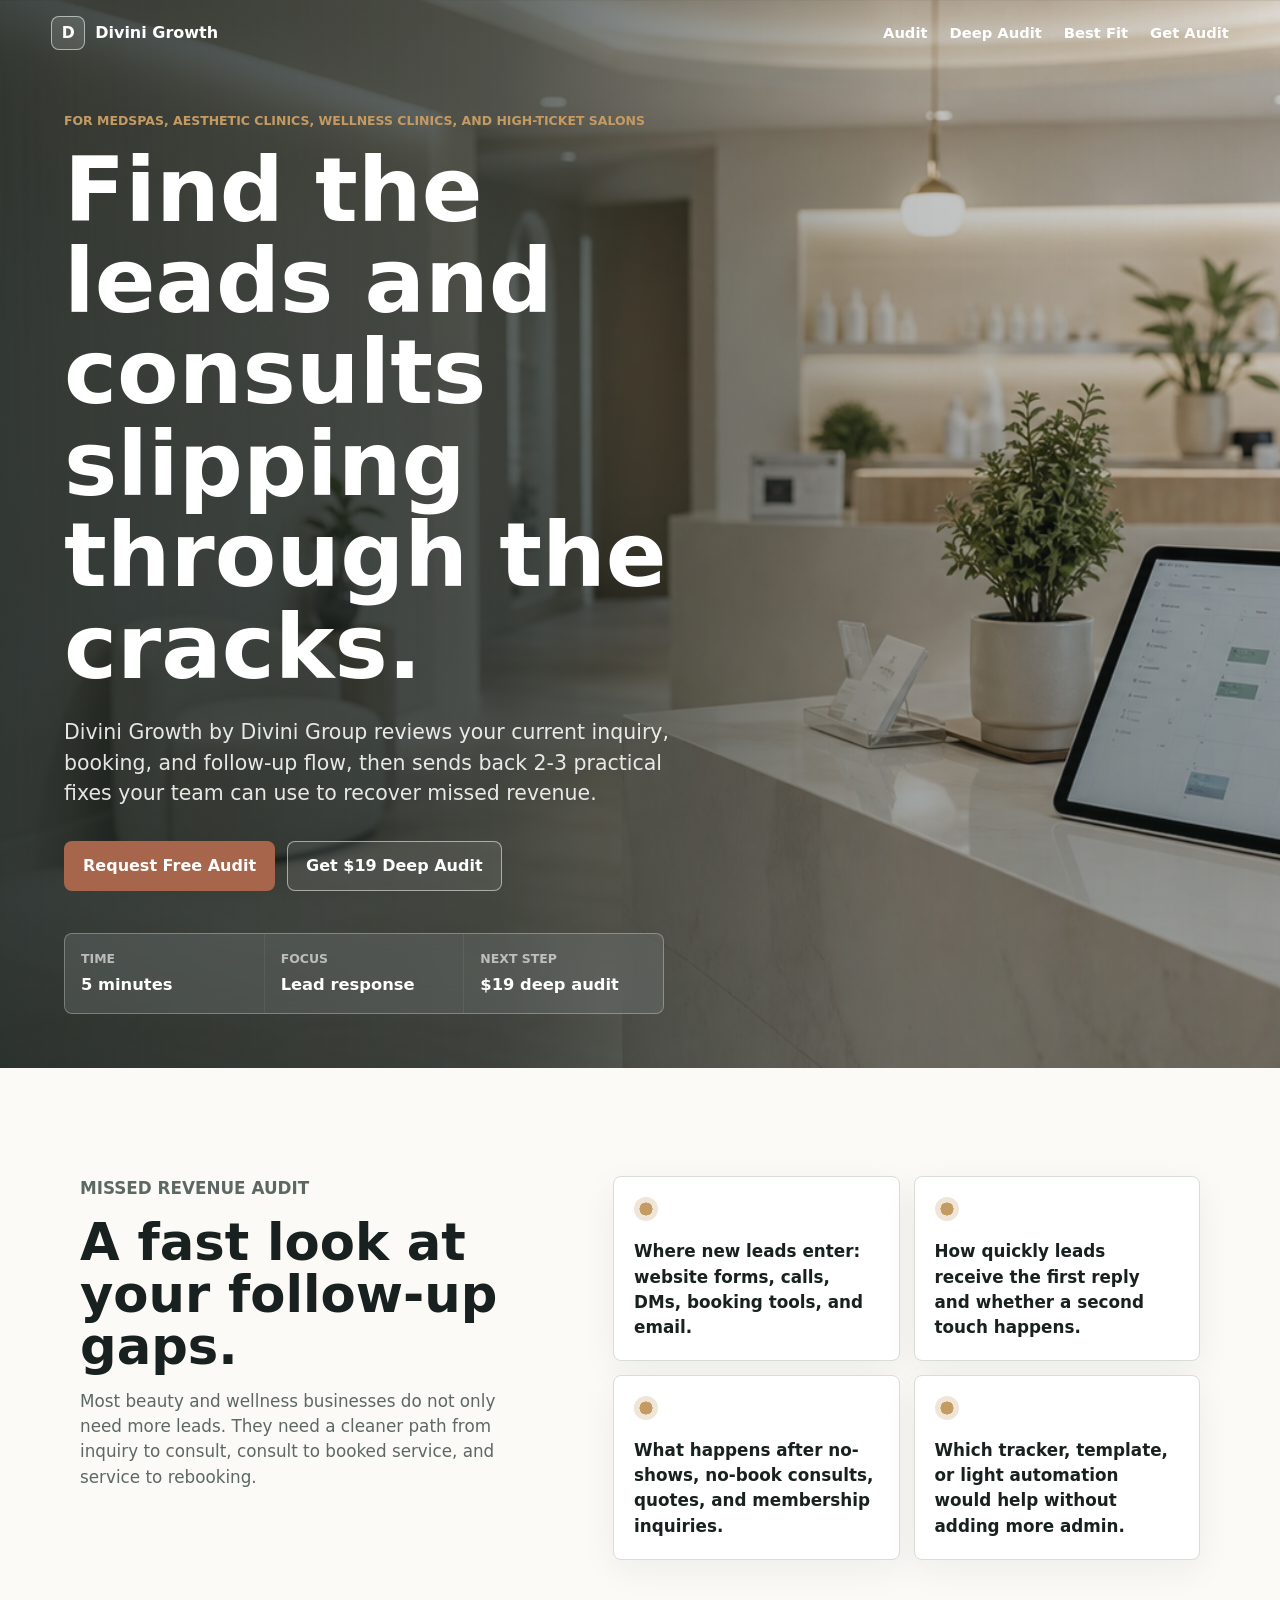
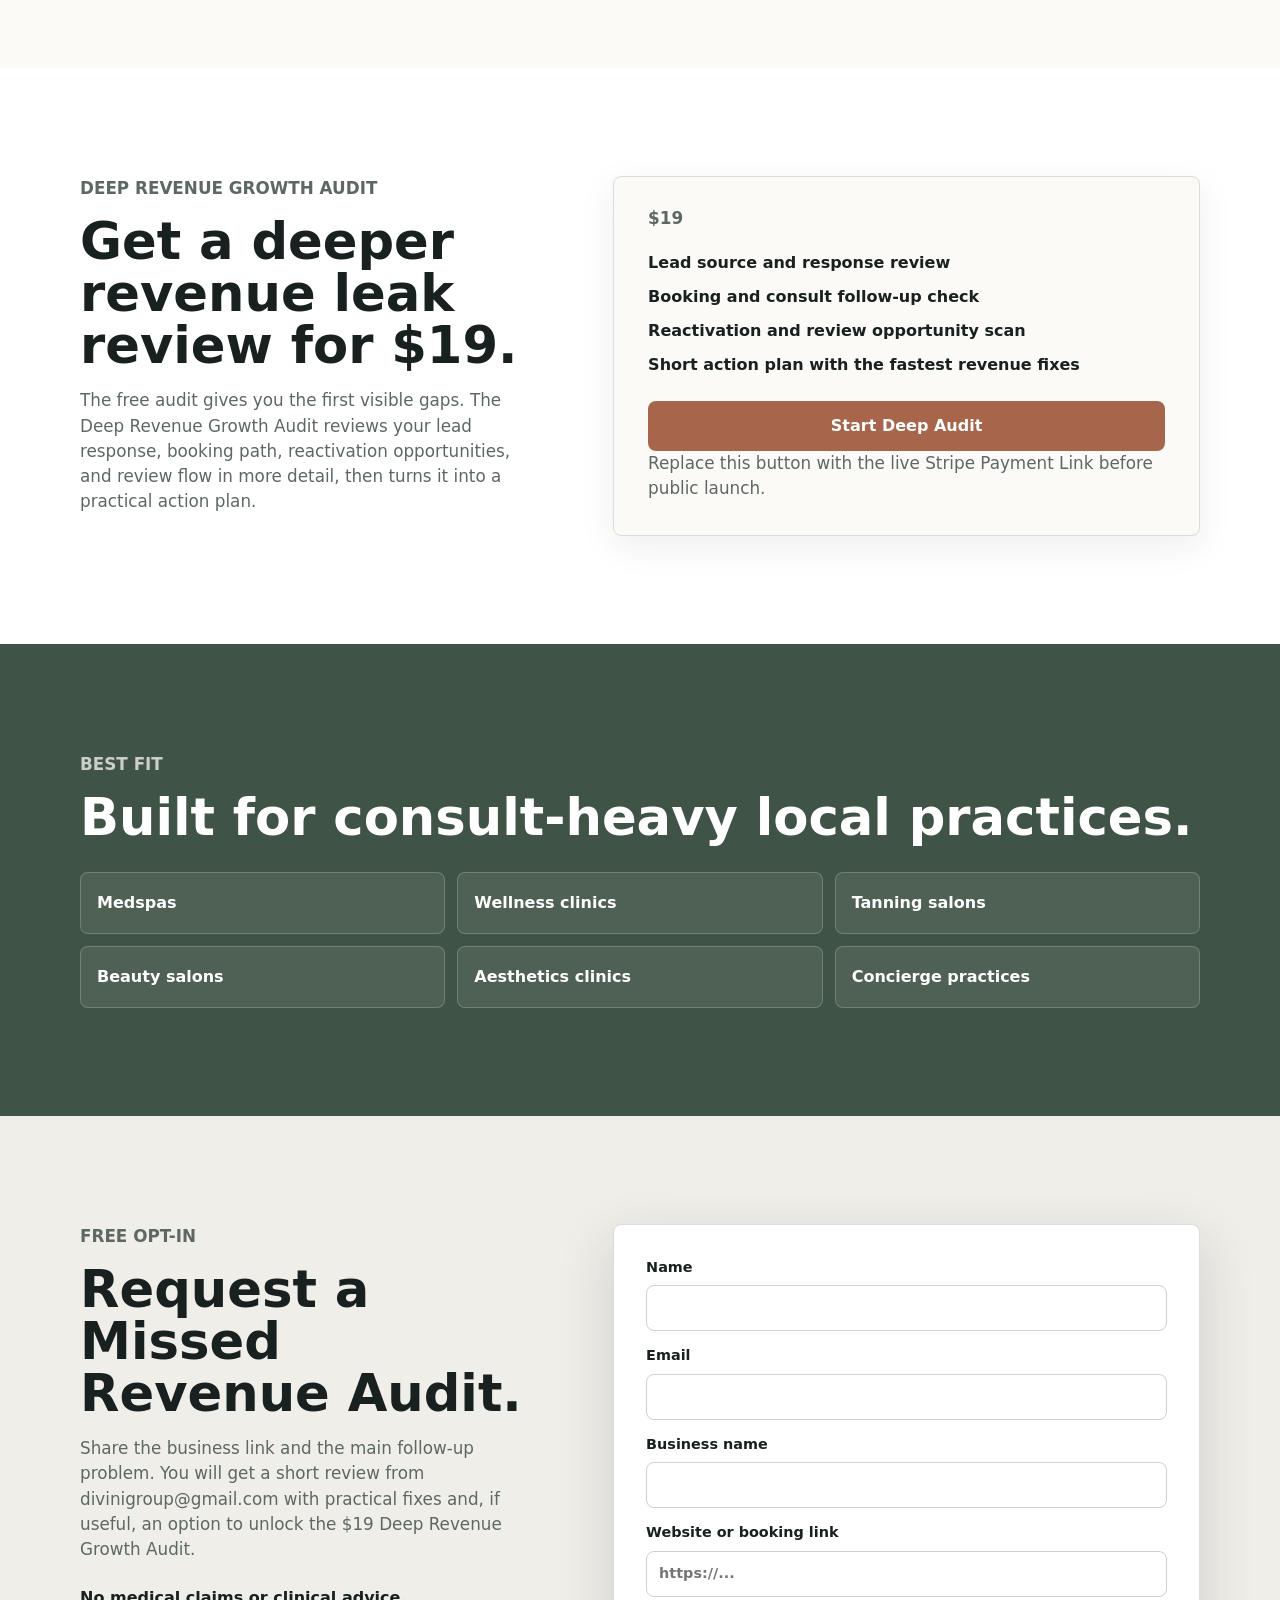
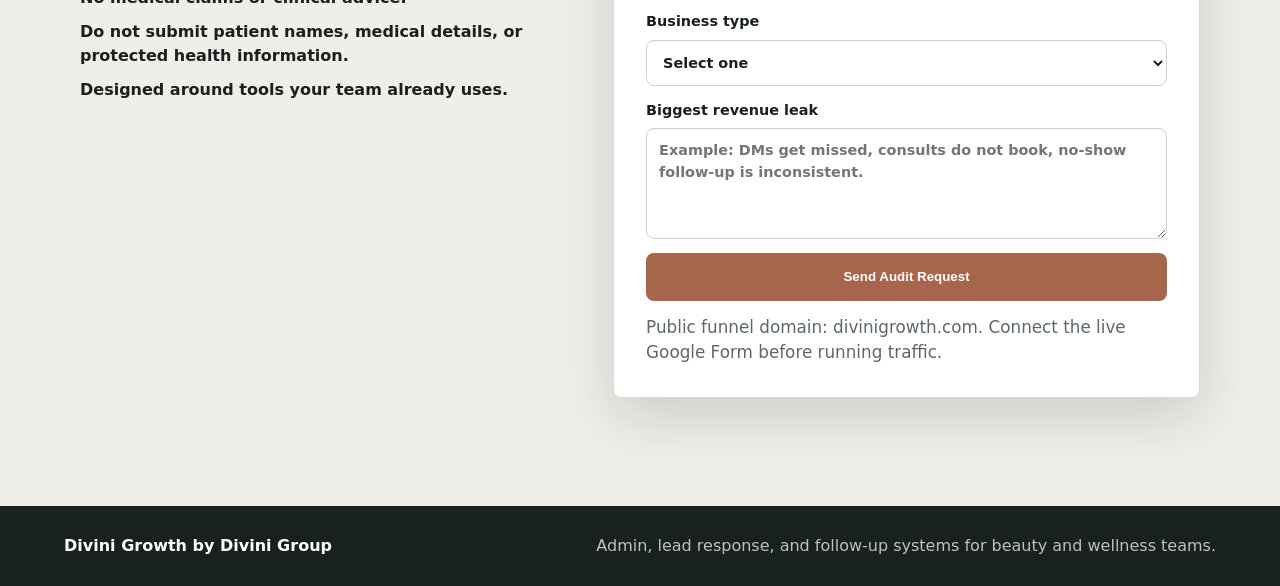
==== engine/funnel/index.html @ aec3b402 "Add Divini Growth funnel engine" ====
<!doctype html>
<html lang="en">
  <head>
    <meta charset="utf-8">
    <meta name="viewport" content="width=device-width, initial-scale=1">
    <title>Divini Growth by Divini Group | Missed Revenue Audit</title>
    <meta name="description" content="A free missed revenue audit for medspas, aesthetic clinics, wellness clinics, and high-ticket salons from Divini Growth by Divini Group.">
    <link rel="stylesheet" href="./styles.css">
  </head>
  <body>
    <header class="site-header" aria-label="Site header">
      <a class="brand" href="#top" aria-label="Divini Growth by Divini Group home">
        <span class="brand-mark" aria-hidden="true">D</span>
        <span>Divini Growth</span>
      </a>
      <nav class="nav-links" aria-label="Main navigation">
        <a href="#audit">Audit</a>
        <a href="#paid-audit">Deep Audit</a>
        <a href="#fit">Best Fit</a>
        <a href="#opt-in">Get Audit</a>
      </nav>
    </header>

    <main id="top">
      <section class="hero" aria-labelledby="hero-title">
        <div class="hero-bg" aria-hidden="true"></div>
        <div class="hero-overlay" aria-hidden="true"></div>
        <div class="hero-content">
          <p class="eyebrow">For medspas, aesthetic clinics, wellness clinics, and high-ticket salons</p>
          <h1 id="hero-title">Find the leads and consults slipping through the cracks.</h1>
          <p class="hero-copy">
            Divini Growth by Divini Group reviews your current inquiry, booking, and follow-up flow, then sends back 2-3 practical fixes your team can use to recover missed revenue.
          </p>
          <div class="hero-actions">
            <a class="button primary" href="#opt-in">Request Free Audit</a>
            <a class="button secondary" href="#paid-audit">Get $19 Deep Audit</a>
          </div>
          <dl class="proof-strip" aria-label="Offer details">
            <div>
              <dt>Time</dt>
              <dd>5 minutes</dd>
            </div>
            <div>
              <dt>Focus</dt>
              <dd>Lead response</dd>
            </div>
            <div>
              <dt>Next step</dt>
              <dd>$19 deep audit</dd>
            </div>
          </dl>
        </div>
      </section>

      <section class="section" id="audit" aria-labelledby="audit-title">
        <div class="section-inner two-column">
          <div>
            <p class="section-kicker">Missed Revenue Audit</p>
            <h2 id="audit-title">A fast look at your follow-up gaps.</h2>
            <p>
              Most beauty and wellness businesses do not only need more leads. They need a cleaner path from inquiry to consult, consult to booked service, and service to rebooking.
            </p>
          </div>
          <div class="check-grid" aria-label="Audit checkpoints">
            <div class="check-item">
              <span aria-hidden="true"></span>
              <p>Where new leads enter: website forms, calls, DMs, booking tools, and email.</p>
            </div>
            <div class="check-item">
              <span aria-hidden="true"></span>
              <p>How quickly leads receive the first reply and whether a second touch happens.</p>
            </div>
            <div class="check-item">
              <span aria-hidden="true"></span>
              <p>What happens after no-shows, no-book consults, quotes, and membership inquiries.</p>
            </div>
            <div class="check-item">
              <span aria-hidden="true"></span>
              <p>Which tracker, template, or light automation would help without adding more admin.</p>
            </div>
          </div>
        </div>
      </section>

      <section class="section paid-audit" id="paid-audit" aria-labelledby="paid-audit-title">
        <div class="section-inner two-column">
          <div>
            <p class="section-kicker">Deep Revenue Growth Audit</p>
            <h2 id="paid-audit-title">Get a deeper revenue leak review for $19.</h2>
            <p>
              The free audit gives you the first visible gaps. The Deep Revenue Growth Audit reviews your lead response, booking path, reactivation opportunities, and review flow in more detail, then turns it into a practical action plan.
            </p>
          </div>
          <div class="offer-box">
            <p class="offer-price">$19</p>
            <ul class="plain-list">
              <li>Lead source and response review</li>
              <li>Booking and consult follow-up check</li>
              <li>Reactivation and review opportunity scan</li>
              <li>Short action plan with the fastest revenue fixes</li>
            </ul>
            <a class="button primary full" id="paidAuditLink" href="#" data-stripe-placeholder="true">Start Deep Audit</a>
            <p class="form-note">
              Replace this button with the live Stripe Payment Link before public launch.
            </p>
          </div>
        </div>
      </section>

      <section class="section contrast" id="fit" aria-labelledby="fit-title">
        <div class="section-inner">
          <p class="section-kicker">Best fit</p>
          <h2 id="fit-title">Built for consult-heavy local practices.</h2>
          <div class="fit-list" aria-label="Best fit business types">
            <span>Medspas</span>
            <span>Wellness clinics</span>
            <span>Tanning salons</span>
            <span>Beauty salons</span>
            <span>Aesthetics clinics</span>
            <span>Concierge practices</span>
          </div>
        </div>
      </section>

      <section class="section form-section" id="opt-in" aria-labelledby="form-title">
        <div class="section-inner form-layout">
          <div>
          <p class="section-kicker">Free opt-in</p>
            <h2 id="form-title">Request a Missed Revenue Audit.</h2>
            <p>
              Share the business link and the main follow-up problem. You will get a short review from divinigroup@gmail.com with practical fixes and, if useful, an option to unlock the $19 Deep Revenue Growth Audit.
            </p>
            <ul class="plain-list">
              <li>No medical claims or clinical advice.</li>
              <li>Do not submit patient names, medical details, or protected health information.</li>
              <li>Designed around tools your team already uses.</li>
            </ul>
          </div>

          <form class="lead-form" id="leadForm">
            <label>
              Name
              <input name="name" autocomplete="name" required>
            </label>
            <label>
              Email
              <input type="email" name="email" autocomplete="email" required>
            </label>
            <label>
              Business name
              <input name="business" autocomplete="organization" required>
            </label>
            <label>
              Website or booking link
              <input type="url" name="website" placeholder="https://..." required>
            </label>
            <label>
              Business type
              <select name="business_type" required>
                <option value="">Select one</option>
                <option>Medspa</option>
                <option>Wellness clinic</option>
                <option>Aesthetics clinic</option>
                <option>Functional or concierge clinic</option>
                <option>High-ticket salon</option>
                <option>Tanning salon</option>
                <option>Other consult-heavy business</option>
              </select>
            </label>
            <label>
              Biggest revenue leak
              <textarea name="issue" rows="4" placeholder="Example: DMs get missed, consults do not book, no-show follow-up is inconsistent." required></textarea>
            </label>
            <button class="button primary full" type="submit">Send Audit Request</button>
            <p class="form-note">
              Public funnel domain: divinigrowth.com. Connect the live Google Form before running traffic.
            </p>
          </form>
        </div>
      </section>
    </main>

    <footer class="site-footer">
      <span>Divini Growth by Divini Group</span>
      <span>Admin, lead response, and follow-up systems for beauty and wellness teams.</span>
    </footer>

    <script src="./script.js"></script>
  </body>
</html>
---- engine/funnel/styles.css ----
:root {
  --ink: #18211f;
  --muted: #5d6864;
  --line: #d9ddd8;
  --paper: #fbfaf7;
  --surface: #ffffff;
  --sage: #66786b;
  --sage-dark: #405347;
  --clay: #a7654c;
  --gold: #c49b63;
  --shadow: 0 18px 55px rgba(24, 33, 31, 0.16);
}

* {
  box-sizing: border-box;
}

html {
  scroll-behavior: smooth;
}

body {
  margin: 0;
  color: var(--ink);
  background: var(--paper);
  font-family: Inter, ui-sans-serif, system-ui, -apple-system, BlinkMacSystemFont, "Segoe UI", sans-serif;
  line-height: 1.5;
}

a {
  color: inherit;
}

.site-header {
  position: fixed;
  inset: 0 0 auto;
  z-index: 10;
  display: flex;
  align-items: center;
  justify-content: space-between;
  gap: 24px;
  padding: 16px clamp(18px, 4vw, 56px);
  color: #ffffff;
}

.brand {
  display: inline-flex;
  align-items: center;
  gap: 10px;
  font-weight: 760;
  text-decoration: none;
}

.brand-mark {
  display: grid;
  width: 34px;
  height: 34px;
  place-items: center;
  border: 1px solid rgba(255, 255, 255, 0.55);
  border-radius: 8px;
  background: rgba(255, 255, 255, 0.12);
  color: #ffffff;
  font-size: 0.98rem;
}

.nav-links {
  display: flex;
  gap: 22px;
  font-size: 0.92rem;
  font-weight: 650;
}

.nav-links a {
  text-decoration: none;
}

.hero {
  position: relative;
  min-height: 92vh;
  display: grid;
  align-items: center;
  overflow: hidden;
  padding: 112px clamp(18px, 5vw, 72px) 54px;
}

.hero-bg,
.hero-overlay {
  position: absolute;
  inset: 0;
}

.hero-bg {
  background-image: url("./assets/divini-hero.png");
  background-position: center;
  background-size: cover;
}

.hero-overlay {
  background:
    linear-gradient(90deg, rgba(24, 33, 31, 0.82) 0%, rgba(24, 33, 31, 0.66) 39%, rgba(24, 33, 31, 0.18) 70%, rgba(24, 33, 31, 0.08) 100%),
    linear-gradient(0deg, rgba(24, 33, 31, 0.36), rgba(24, 33, 31, 0.06));
}

.hero-content {
  position: relative;
  z-index: 1;
  max-width: 720px;
  color: #ffffff;
}

.eyebrow,
.section-kicker {
  margin: 0 0 14px;
  color: var(--gold);
  font-size: 0.78rem;
  font-weight: 800;
  letter-spacing: 0;
  text-transform: uppercase;
}

h1,
h2 {
  margin: 0;
  letter-spacing: 0;
  line-height: 1.02;
}

h1 {
  max-width: 700px;
  font-size: clamp(3rem, 7vw, 5.9rem);
}

h2 {
  font-size: clamp(2rem, 4vw, 3.4rem);
}

.hero-copy {
  max-width: 610px;
  margin: 24px 0 0;
  color: rgba(255, 255, 255, 0.88);
  font-size: clamp(1.08rem, 2vw, 1.28rem);
}

.hero-actions {
  display: flex;
  flex-wrap: wrap;
  gap: 12px;
  margin-top: 32px;
}

.button {
  display: inline-flex;
  min-height: 48px;
  align-items: center;
  justify-content: center;
  border: 1px solid transparent;
  border-radius: 8px;
  padding: 12px 18px;
  font-weight: 760;
  text-decoration: none;
  cursor: pointer;
}

.button.primary {
  background: var(--clay);
  color: #ffffff;
}

.button.secondary {
  border-color: rgba(255, 255, 255, 0.52);
  background: rgba(255, 255, 255, 0.08);
  color: #ffffff;
}

.button.full {
  width: 100%;
}

.proof-strip {
  display: grid;
  max-width: 600px;
  grid-template-columns: repeat(3, 1fr);
  gap: 1px;
  margin: 42px 0 0;
  overflow: hidden;
  border: 1px solid rgba(255, 255, 255, 0.24);
  border-radius: 8px;
  background: rgba(255, 255, 255, 0.16);
  backdrop-filter: blur(12px);
}

.proof-strip div {
  padding: 16px;
  background: rgba(24, 33, 31, 0.16);
}

.proof-strip dt {
  color: rgba(255, 255, 255, 0.62);
  font-size: 0.78rem;
  font-weight: 740;
  text-transform: uppercase;
}

.proof-strip dd {
  margin: 4px 0 0;
  font-size: 1.02rem;
  font-weight: 780;
}

.section {
  padding: clamp(64px, 9vw, 108px) clamp(18px, 5vw, 72px);
}

.section-inner {
  width: min(1120px, 100%);
  margin: 0 auto;
}

.two-column,
.form-layout {
  display: grid;
  grid-template-columns: minmax(0, 0.88fr) minmax(320px, 1.12fr);
  gap: clamp(32px, 6vw, 72px);
  align-items: start;
}

.section p {
  max-width: 640px;
  color: var(--muted);
  font-size: 1.05rem;
}

.check-grid {
  display: grid;
  grid-template-columns: repeat(2, minmax(0, 1fr));
  gap: 14px;
}

.check-item {
  min-height: 150px;
  padding: 20px;
  border: 1px solid var(--line);
  border-radius: 8px;
  background: var(--surface);
  box-shadow: 0 10px 35px rgba(24, 33, 31, 0.06);
}

.check-item span {
  display: block;
  width: 24px;
  height: 24px;
  margin-bottom: 18px;
  border-radius: 50%;
  background: radial-gradient(circle at 50% 50%, var(--gold) 0 38%, rgba(196, 155, 99, 0.26) 39% 100%);
}

.check-item p {
  margin: 0;
  color: var(--ink);
  font-weight: 620;
}

.contrast {
  background: var(--sage-dark);
  color: #ffffff;
}

.paid-audit {
  background: #ffffff;
}

.offer-box {
  padding: clamp(22px, 4vw, 34px);
  border: 1px solid var(--line);
  border-radius: 8px;
  background: #fbfaf7;
  box-shadow: 0 10px 35px rgba(24, 33, 31, 0.08);
}

.offer-price {
  margin: 0 0 18px;
  color: var(--ink);
  font-size: clamp(3rem, 6vw, 5rem);
  line-height: 0.95;
  font-weight: 820;
}

.offer-box .button {
  margin-top: 24px;
}

.contrast .section-kicker,
.contrast p {
  color: rgba(255, 255, 255, 0.72);
}

.fit-list {
  display: grid;
  grid-template-columns: repeat(3, minmax(0, 1fr));
  gap: 12px;
  margin-top: 28px;
}

.fit-list span {
  min-height: 62px;
  display: flex;
  align-items: center;
  border: 1px solid rgba(255, 255, 255, 0.2);
  border-radius: 8px;
  padding: 14px 16px;
  background: rgba(255, 255, 255, 0.08);
  font-weight: 720;
}

.form-section {
  background: #f0eee9;
}

.plain-list {
  margin: 24px 0 0;
  padding: 0;
  list-style: none;
}

.plain-list li {
  margin-top: 10px;
  color: var(--ink);
  font-weight: 650;
}

.lead-form {
  display: grid;
  gap: 14px;
  padding: clamp(20px, 4vw, 32px);
  border: 1px solid var(--line);
  border-radius: 8px;
  background: #ffffff;
  box-shadow: var(--shadow);
}

label {
  display: grid;
  gap: 7px;
  color: var(--ink);
  font-size: 0.9rem;
  font-weight: 740;
}

input,
select,
textarea {
  width: 100%;
  min-height: 46px;
  border: 1px solid #ccd2cc;
  border-radius: 8px;
  padding: 11px 12px;
  color: var(--ink);
  background: #ffffff;
  font: inherit;
}

textarea {
  resize: vertical;
}

input:focus,
select:focus,
textarea:focus {
  outline: 3px solid rgba(196, 155, 99, 0.34);
  border-color: var(--gold);
}

.form-note {
  margin: 0;
  color: var(--muted);
  font-size: 0.88rem;
}

.site-footer {
  display: flex;
  flex-wrap: wrap;
  align-items: center;
  justify-content: space-between;
  gap: 16px;
  padding: 28px clamp(18px, 5vw, 72px);
  color: rgba(255, 255, 255, 0.72);
  background: var(--ink);
}

.site-footer span:first-child {
  color: #ffffff;
  font-weight: 780;
}

.thank-you-page {
  min-height: 100vh;
  background:
    linear-gradient(90deg, rgba(24, 33, 31, 0.84), rgba(64, 83, 71, 0.76)),
    url("./assets/divini-hero.png") center / cover;
}

.thank-you-wrap {
  min-height: 100vh;
  display: grid;
  align-content: center;
  gap: 24px;
  padding: clamp(24px, 6vw, 72px);
  color: #ffffff;
}

.thank-you-panel {
  width: min(720px, 100%);
}

.thank-you-panel h1 {
  font-size: clamp(2.6rem, 6vw, 5rem);
}

.thank-you-panel p,
.thank-you-panel li {
  color: rgba(255, 255, 255, 0.84);
  font-size: 1.05rem;
}

.next-steps {
  margin: 28px 0;
  padding: 20px;
  border: 1px solid rgba(255, 255, 255, 0.2);
  border-radius: 8px;
  background: rgba(255, 255, 255, 0.08);
}

@media (max-width: 820px) {
  .site-header {
    position: absolute;
  }

  .nav-links {
    display: none;
  }

  .hero {
    min-height: 880px;
    align-items: end;
  }

  .hero-overlay {
    background:
      linear-gradient(0deg, rgba(24, 33, 31, 0.88) 0%, rgba(24, 33, 31, 0.7) 52%, rgba(24, 33, 31, 0.08) 100%),
      linear-gradient(90deg, rgba(24, 33, 31, 0.5), rgba(24, 33, 31, 0.1));
  }

  .proof-strip,
  .check-grid,
  .fit-list,
  .two-column,
  .form-layout {
    grid-template-columns: 1fr;
  }

  .proof-strip {
    max-width: 100%;
  }
}

@media (max-width: 520px) {
  h1 {
    font-size: 2.82rem;
  }

  .hero {
    min-height: 780px;
  }

  .hero-actions .button {
    width: 100%;
  }

  .proof-strip {
    grid-template-columns: 1fr;
  }
}
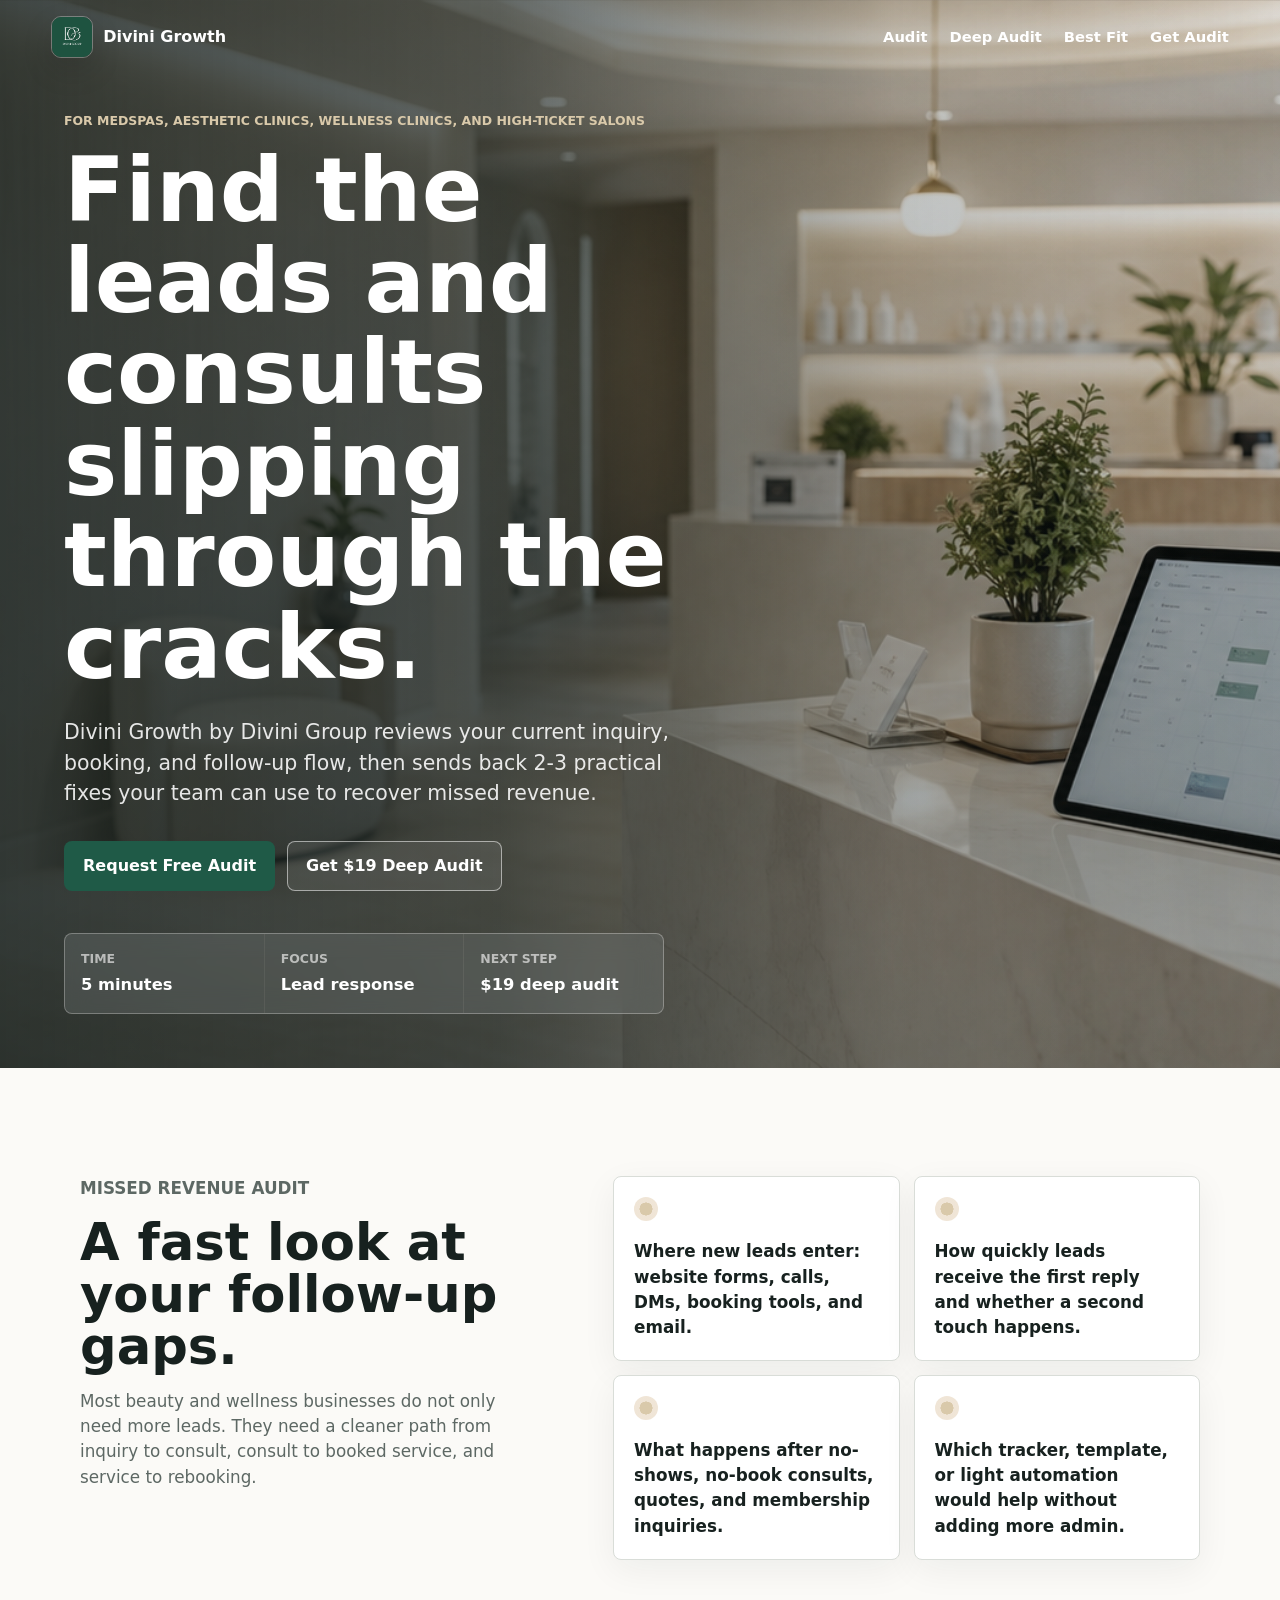
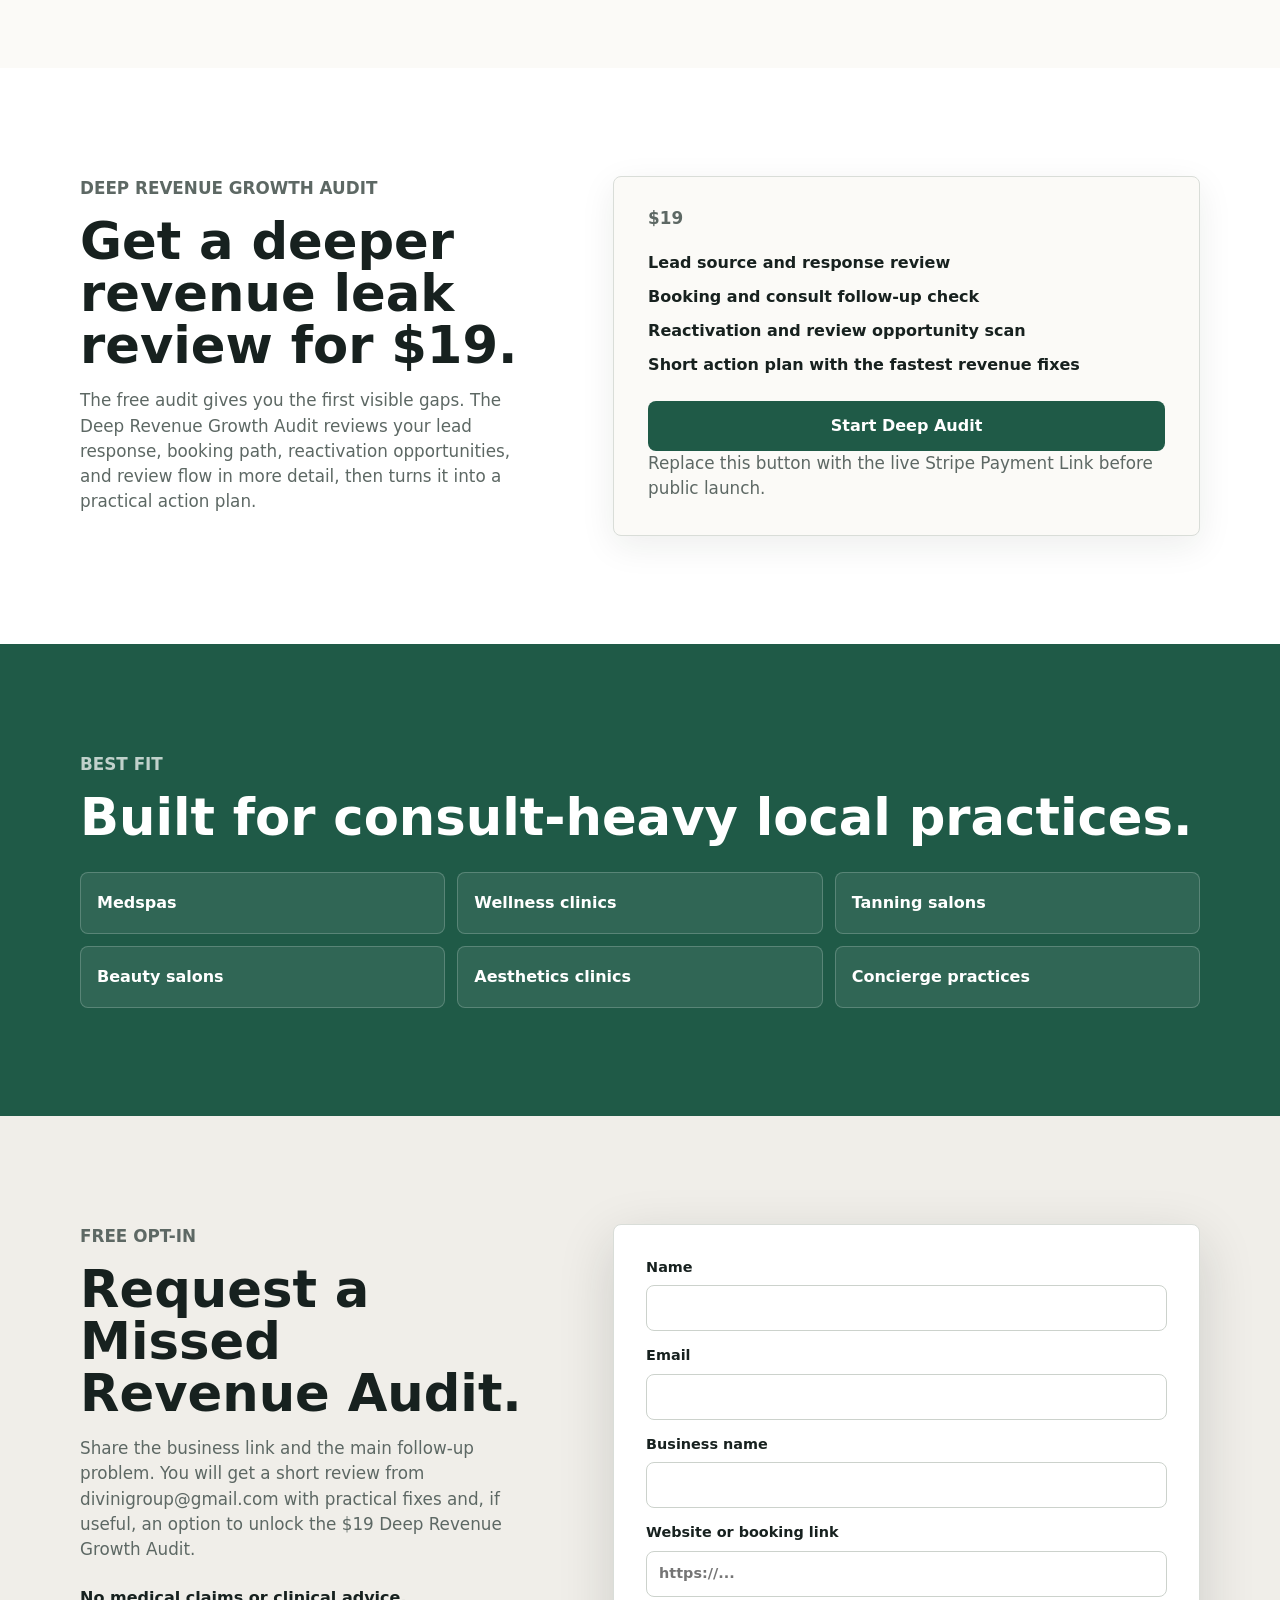
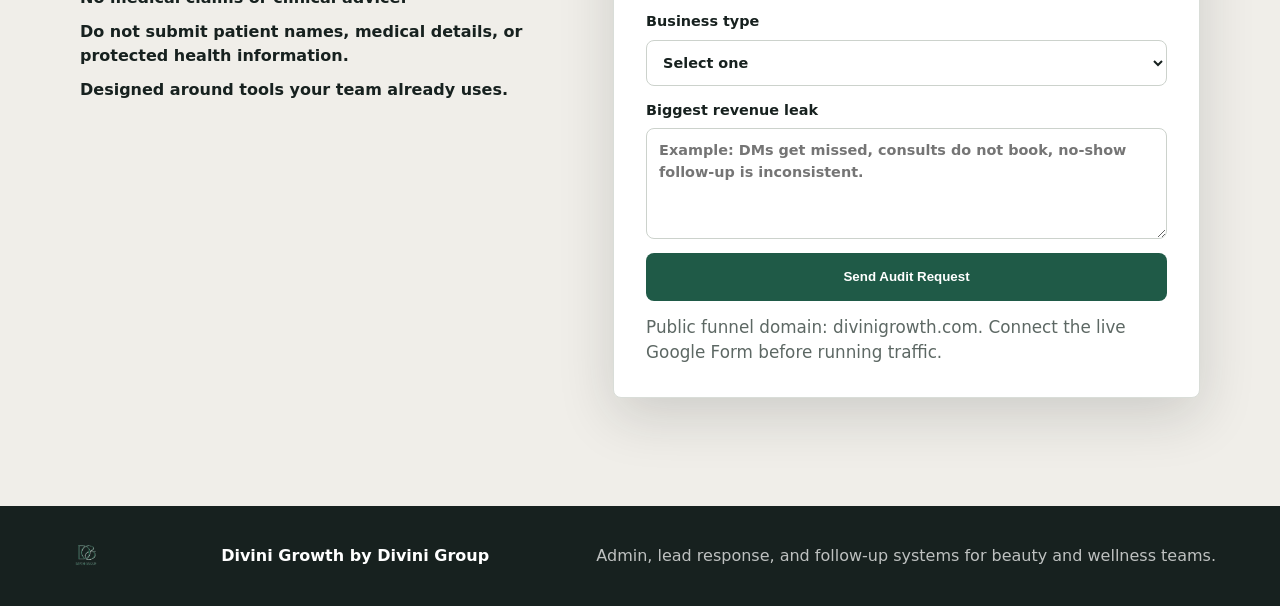
==== commit dccbffb9: "Add Divini Group logo and brand colors" ====
--- a/engine/funnel/index.html
+++ b/engine/funnel/index.html
@@ -5,12 +5,14 @@
     <meta name="viewport" content="width=device-width, initial-scale=1">
     <title>Divini Growth by Divini Group | Missed Revenue Audit</title>
     <meta name="description" content="A free missed revenue audit for medspas, aesthetic clinics, wellness clinics, and high-ticket salons from Divini Growth by Divini Group.">
+    <link rel="icon" type="image/png" href="./assets/logo/divini-logo-green.png">
+    <link rel="apple-touch-icon" href="./assets/logo/divini-logo-green.png">
     <link rel="stylesheet" href="./styles.css">
   </head>
   <body>
     <header class="site-header" aria-label="Site header">
       <a class="brand" href="#top" aria-label="Divini Growth by Divini Group home">
-        <span class="brand-mark" aria-hidden="true">D</span>
+        <img class="brand-logo" src="./assets/logo/divini-logo-green.png" alt="Divini Group logo">
         <span>Divini Growth</span>
       </a>
       <nav class="nav-links" aria-label="Main navigation">
@@ -181,6 +183,7 @@
     </main>
 
     <footer class="site-footer">
+      <img class="footer-logo" src="./assets/logo/divini-logo-transparent.png" alt="Divini Group logo">
       <span>Divini Growth by Divini Group</span>
       <span>Admin, lead response, and follow-up systems for beauty and wellness teams.</span>
     </footer>
--- a/engine/funnel/styles.css
+++ b/engine/funnel/styles.css
@@ -1,14 +1,14 @@
 :root {
-  --ink: #18211f;
+  --ink: #17211f;
   --muted: #5d6864;
   --line: #d9ddd8;
   --paper: #fbfaf7;
   --surface: #ffffff;
-  --sage: #66786b;
-  --sage-dark: #405347;
+  --sage: #5f756a;
+  --sage-dark: #1f5a47;
   --clay: #a7654c;
-  --gold: #c49b63;
-  --shadow: 0 18px 55px rgba(24, 33, 31, 0.16);
+  --gold: #d9c9aa;
+  --shadow: 0 18px 55px rgba(23, 33, 31, 0.16);
 }
 
 * {
@@ -51,16 +51,13 @@
   text-decoration: none;
 }
 
-.brand-mark {
-  display: grid;
-  width: 34px;
-  height: 34px;
-  place-items: center;
-  border: 1px solid rgba(255, 255, 255, 0.55);
-  border-radius: 8px;
-  background: rgba(255, 255, 255, 0.12);
-  color: #ffffff;
-  font-size: 0.98rem;
+.brand-logo {
+  width: 42px;
+  height: 42px;
+  border: 1px solid rgba(255, 255, 255, 0.3);
+  border-radius: 10px;
+  object-fit: cover;
+  box-shadow: 0 12px 30px rgba(0, 0, 0, 0.14);
 }
 
 .nav-links {
@@ -162,7 +159,7 @@
 }
 
 .button.primary {
-  background: var(--clay);
+  background: var(--sage-dark);
   color: #ffffff;
 }
 
@@ -387,9 +384,16 @@
   background: var(--ink);
 }
 
-.site-footer span:first-child {
+.site-footer span:first-of-type {
   color: #ffffff;
   font-weight: 780;
+}
+
+.footer-logo {
+  width: 44px;
+  height: 44px;
+  object-fit: contain;
+  margin-right: 6px;
 }
 
 .thank-you-page {
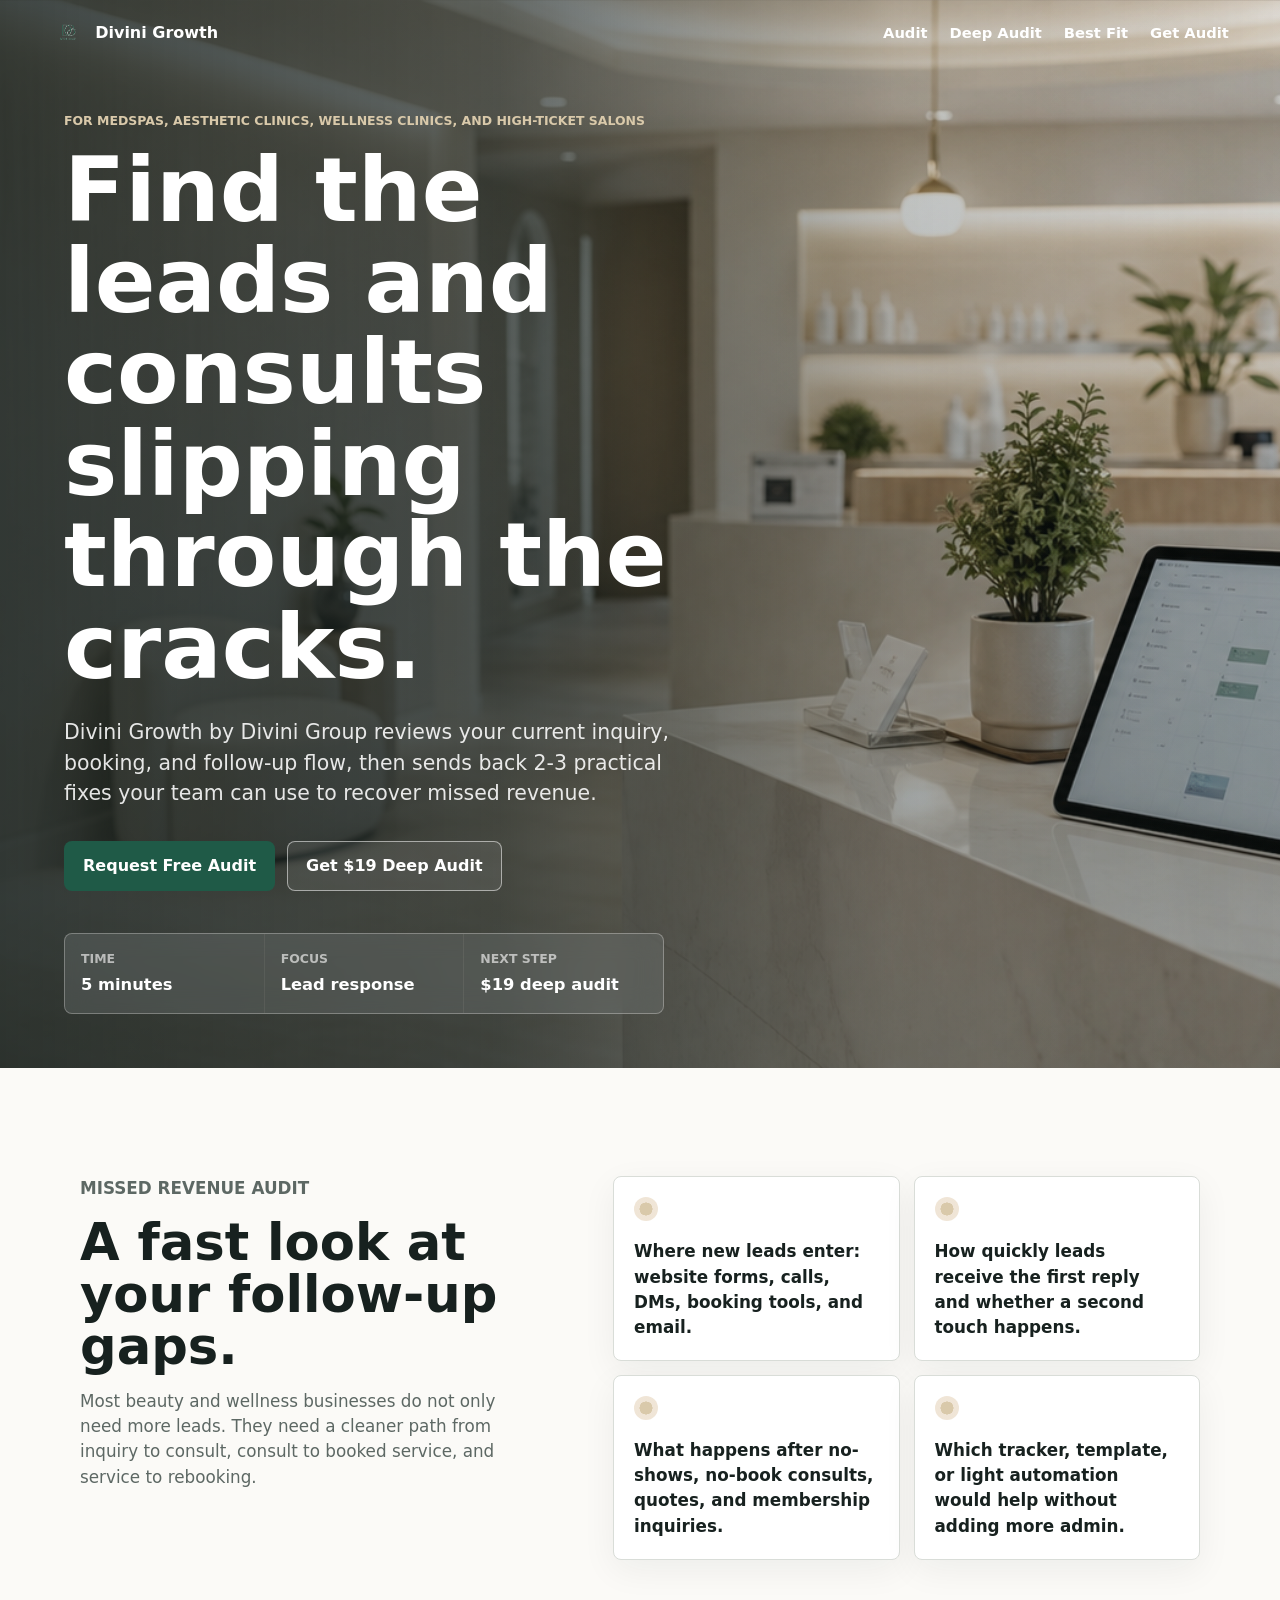
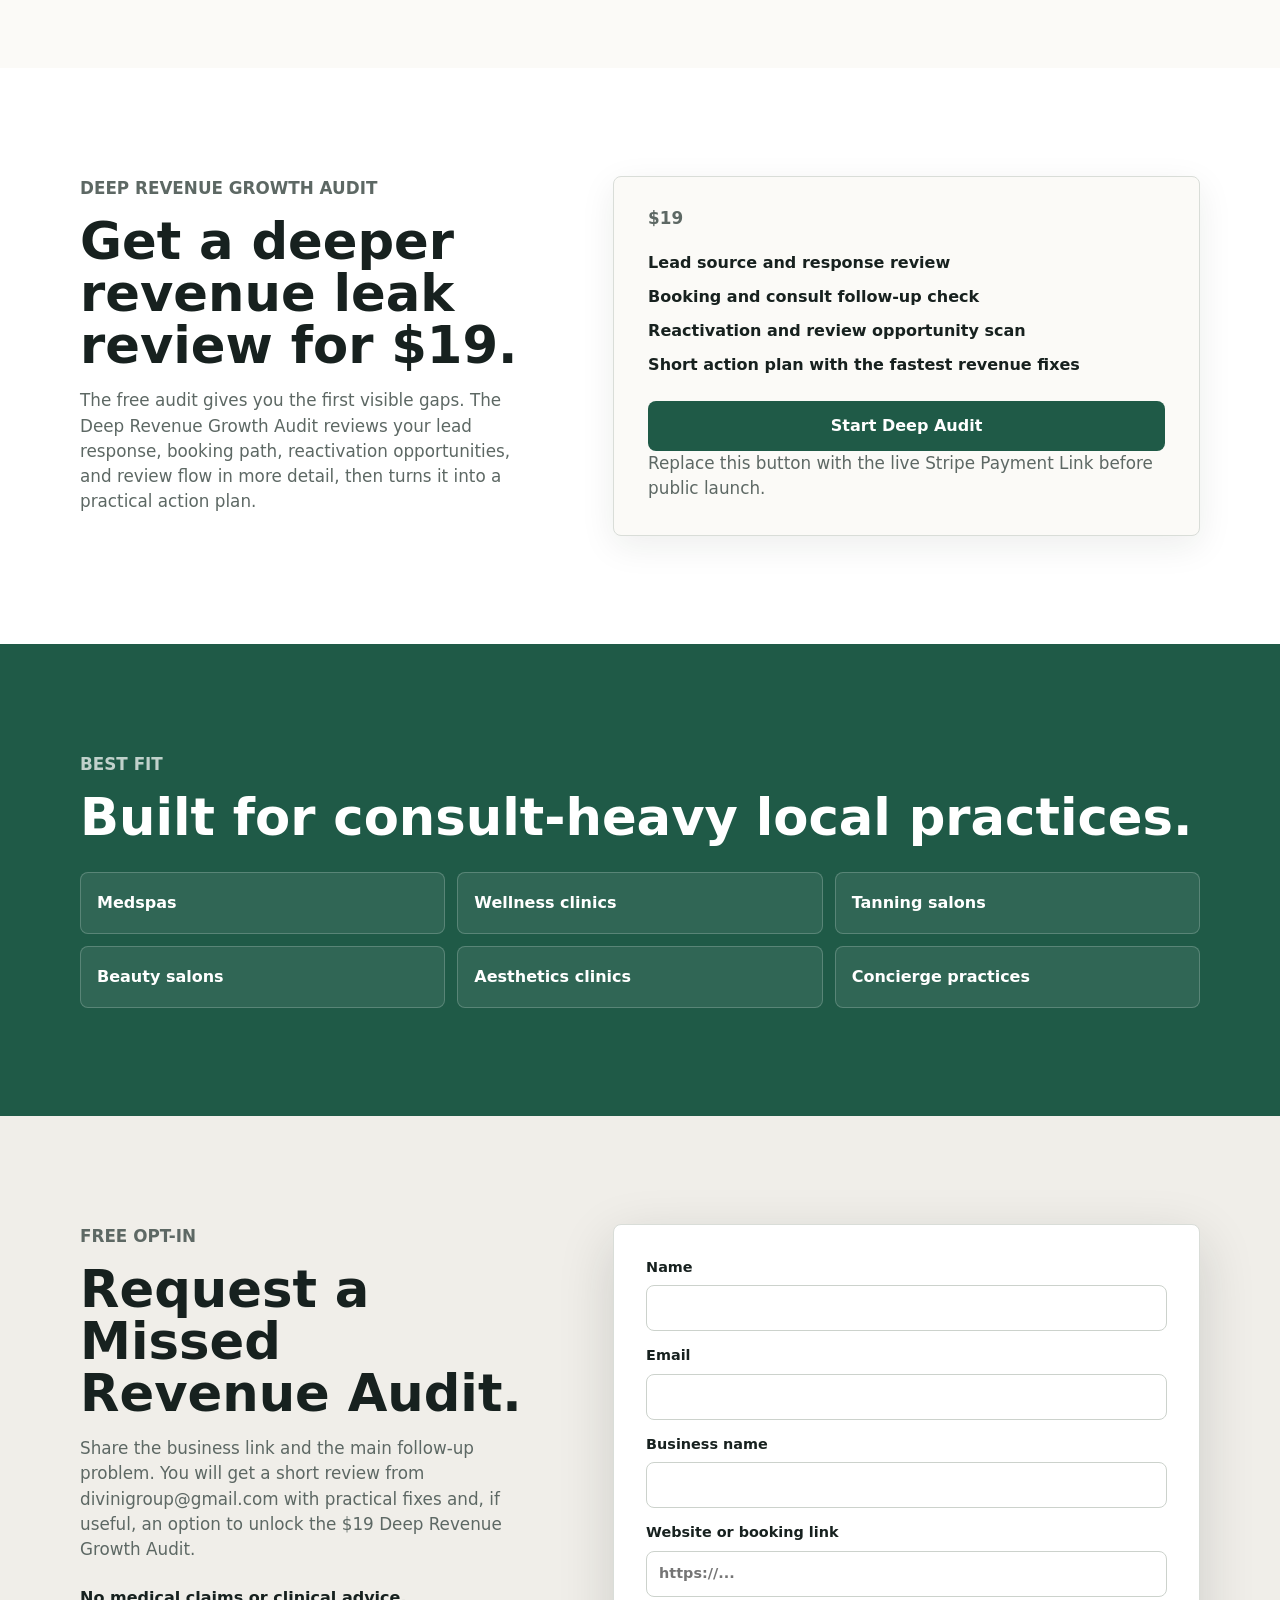
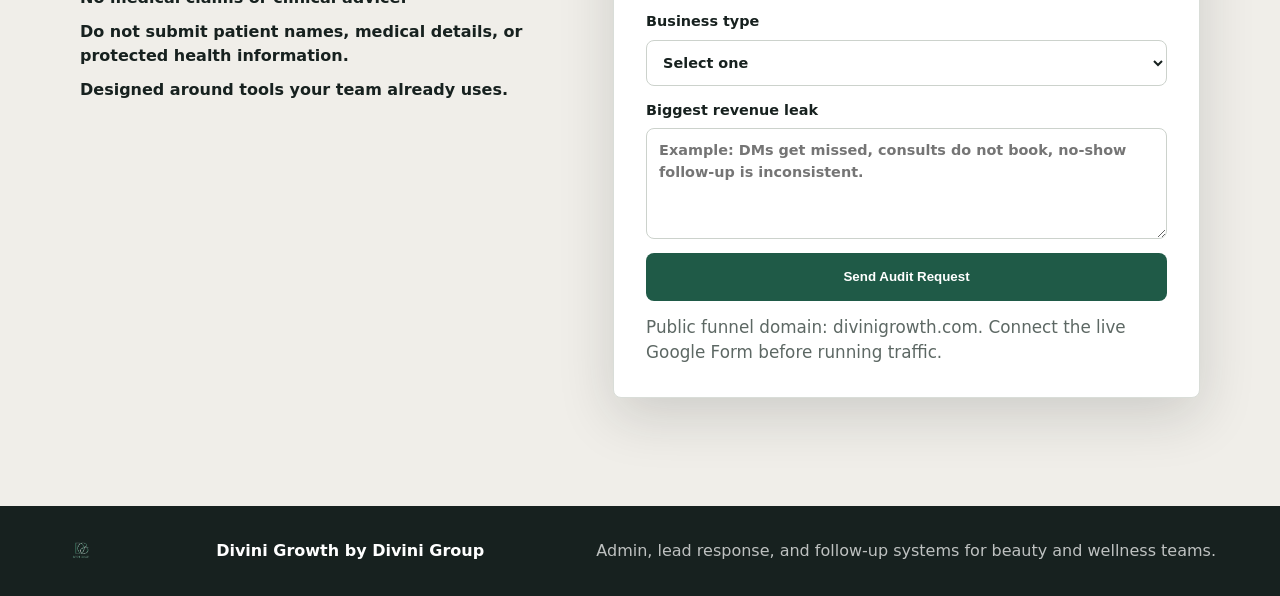
==== commit a6cdafcb: "Use small transparent Divini logo" ====
--- a/engine/funnel/index.html
+++ b/engine/funnel/index.html
@@ -5,14 +5,14 @@
     <meta name="viewport" content="width=device-width, initial-scale=1">
     <title>Divini Growth by Divini Group | Missed Revenue Audit</title>
     <meta name="description" content="A free missed revenue audit for medspas, aesthetic clinics, wellness clinics, and high-ticket salons from Divini Growth by Divini Group.">
-    <link rel="icon" type="image/png" href="./assets/logo/divini-logo-green.png">
-    <link rel="apple-touch-icon" href="./assets/logo/divini-logo-green.png">
+    <link rel="icon" type="image/png" href="./assets/logo/divini-logo-transparent.png">
+    <link rel="apple-touch-icon" href="./assets/logo/divini-logo-transparent.png">
     <link rel="stylesheet" href="./styles.css">
   </head>
   <body>
     <header class="site-header" aria-label="Site header">
       <a class="brand" href="#top" aria-label="Divini Growth by Divini Group home">
-        <img class="brand-logo" src="./assets/logo/divini-logo-green.png" alt="Divini Group logo">
+        <img class="brand-logo" src="./assets/logo/divini-logo-transparent.png" alt="Divini Group logo">
         <span>Divini Growth</span>
       </a>
       <nav class="nav-links" aria-label="Main navigation">
--- a/engine/funnel/styles.css
+++ b/engine/funnel/styles.css
@@ -52,12 +52,11 @@
 }
 
 .brand-logo {
-  width: 42px;
-  height: 42px;
-  border: 1px solid rgba(255, 255, 255, 0.3);
-  border-radius: 10px;
-  object-fit: cover;
-  box-shadow: 0 12px 30px rgba(0, 0, 0, 0.14);
+  display: block;
+  flex: 0 0 auto;
+  width: 34px;
+  height: 34px;
+  object-fit: contain;
 }
 
 .nav-links {
@@ -390,8 +389,9 @@
 }
 
 .footer-logo {
-  width: 44px;
-  height: 44px;
+  display: block;
+  width: 34px;
+  height: 34px;
   object-fit: contain;
   margin-right: 6px;
 }
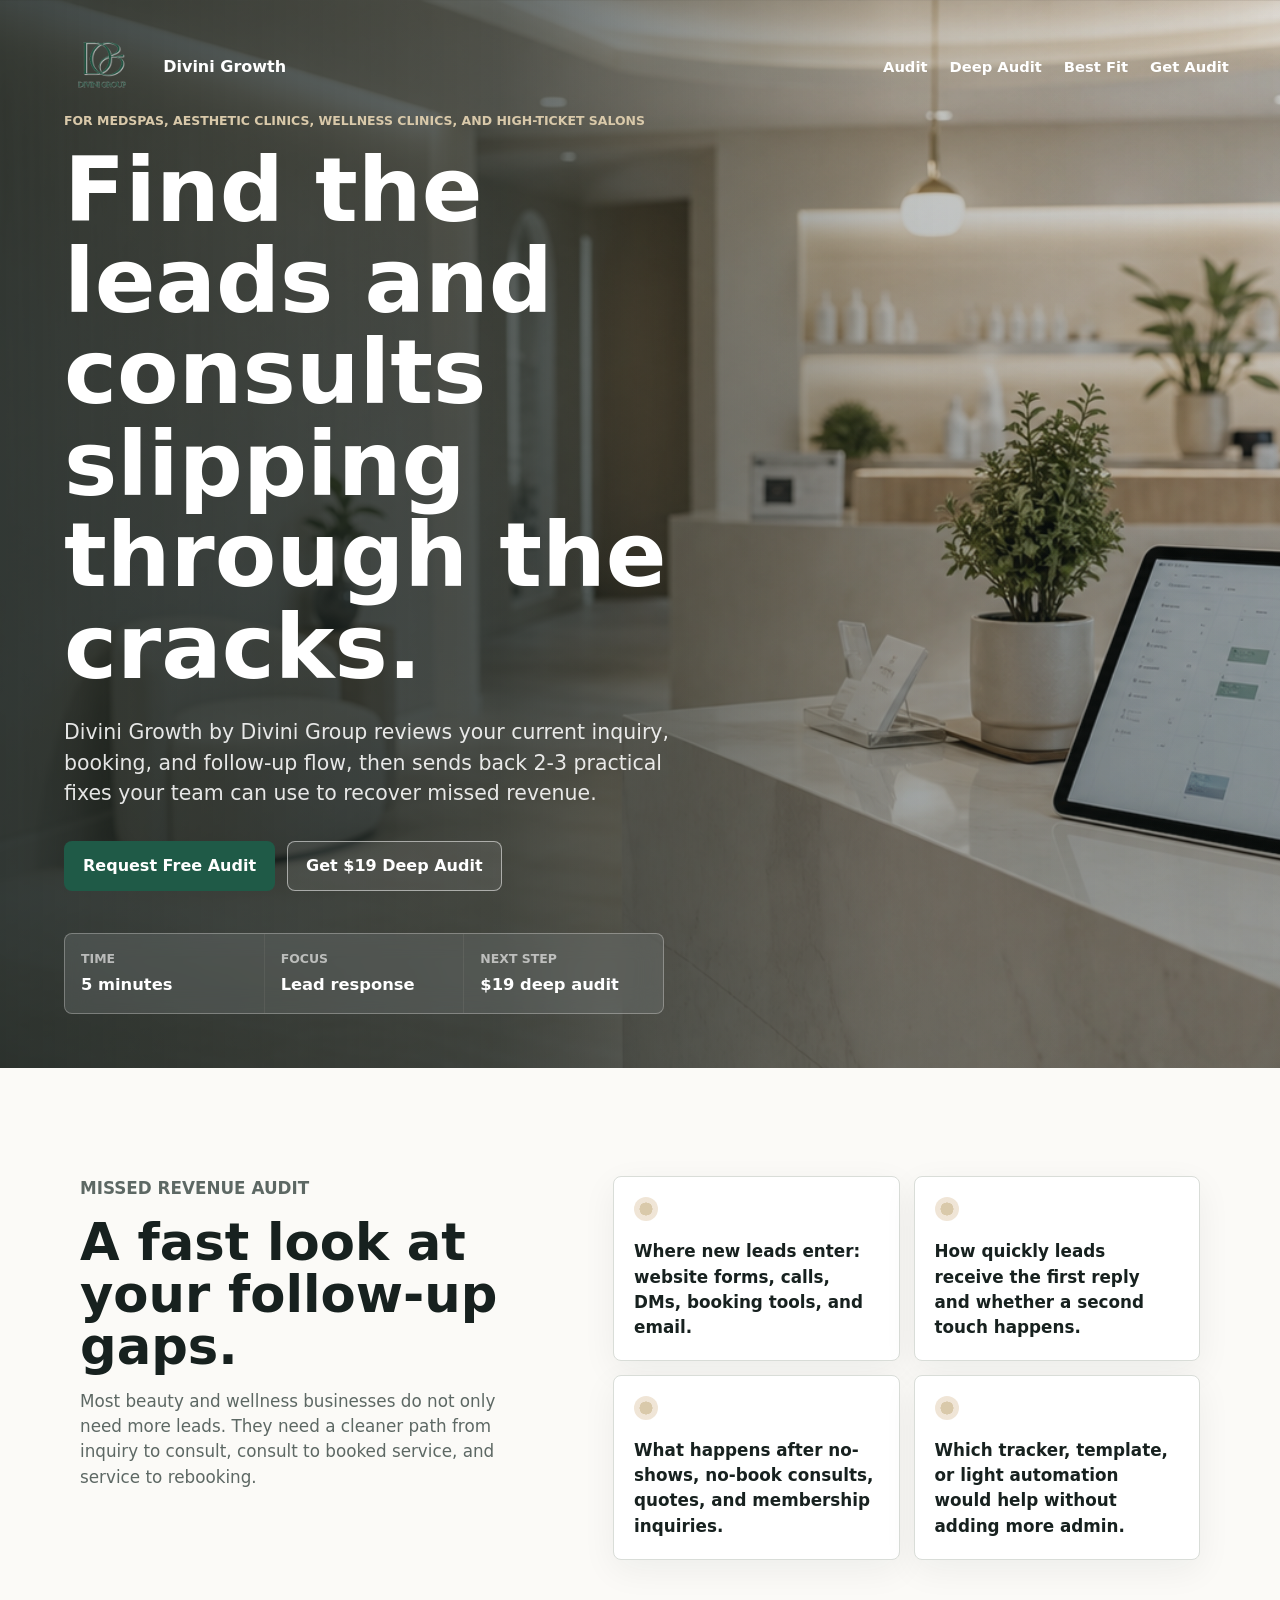
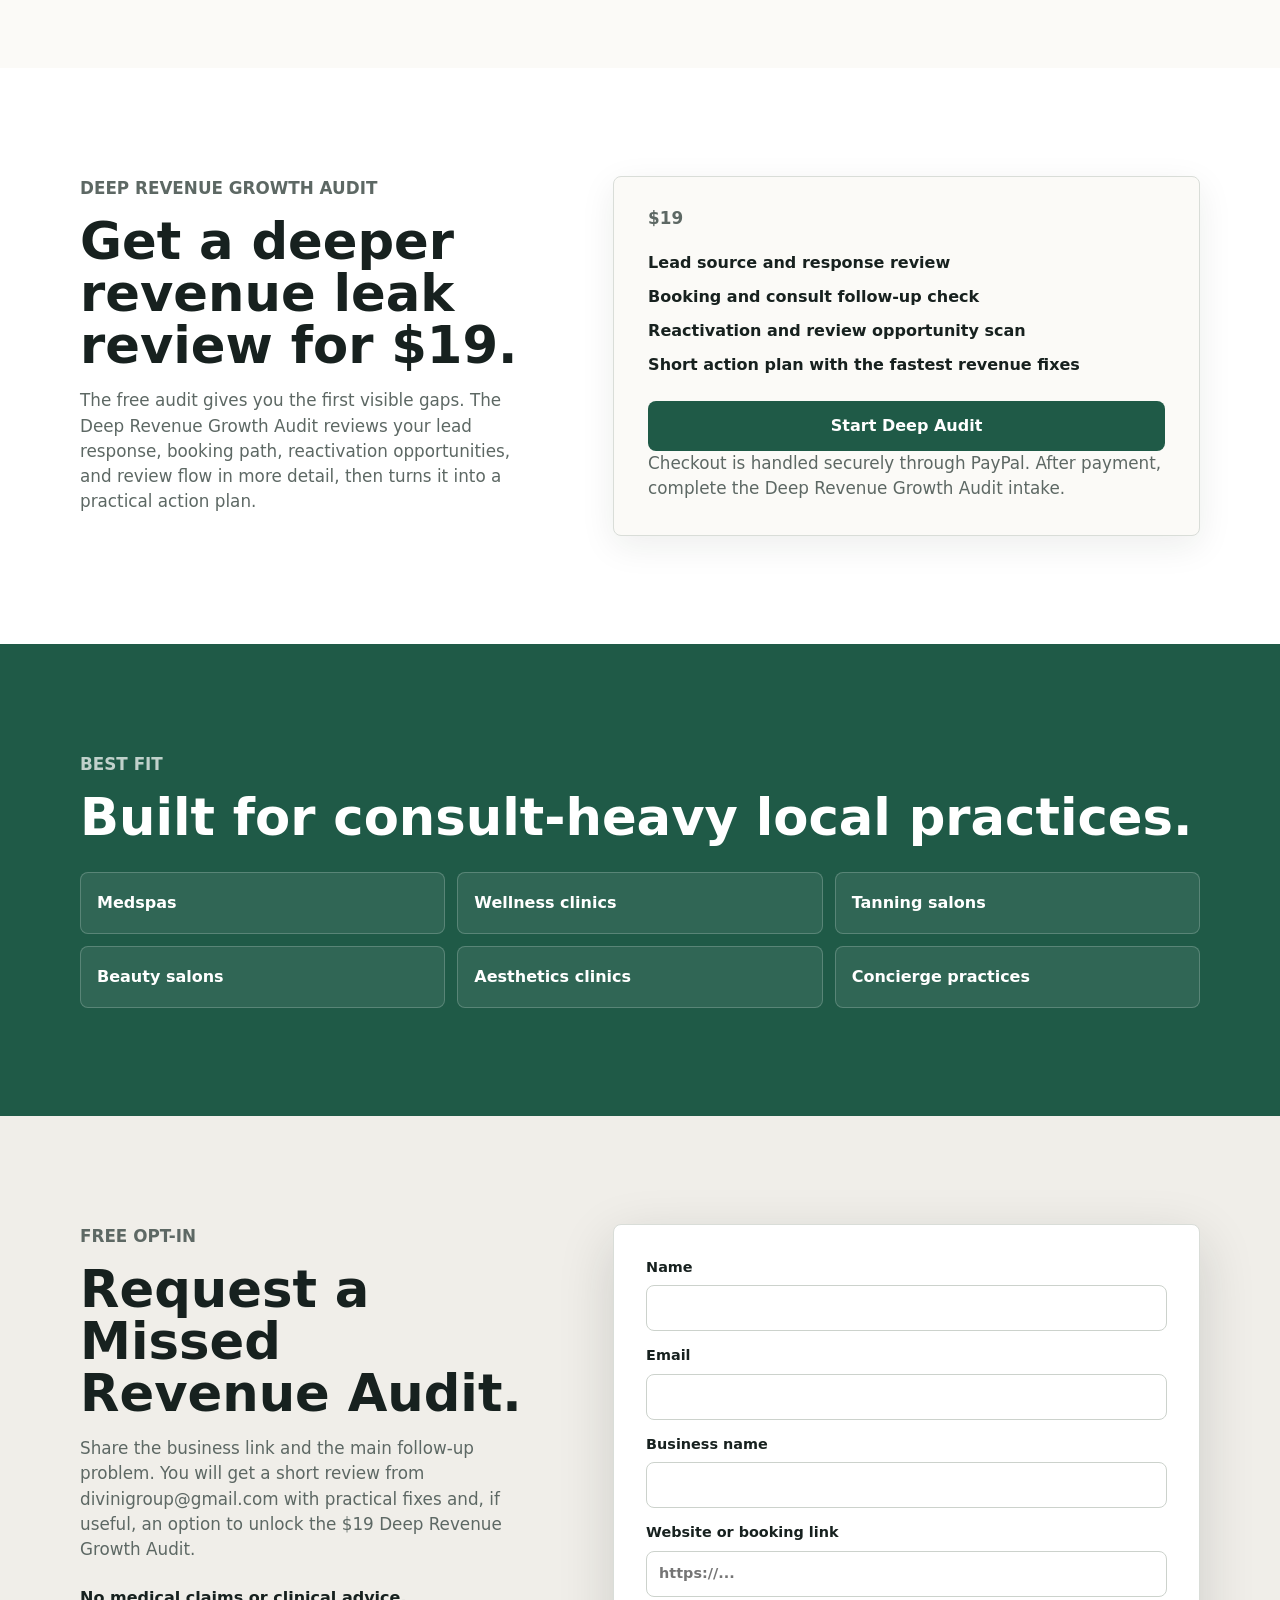
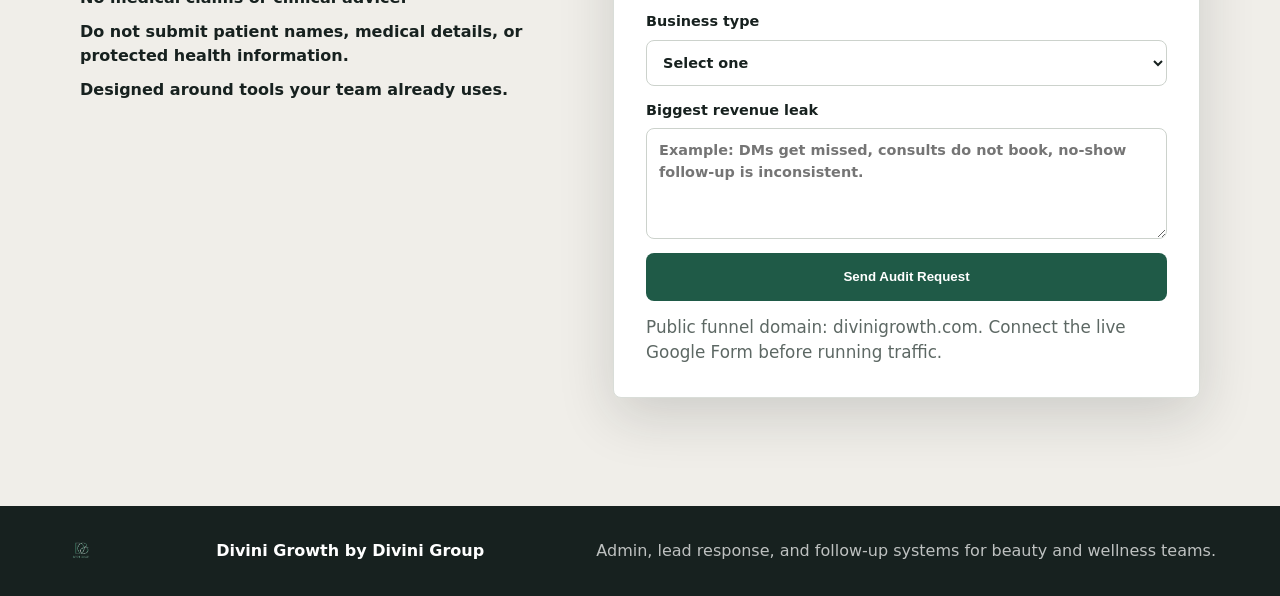
==== commit 03d4464e: "Use PayPal for deep audit checkout" ====
--- a/engine/funnel/index.html
+++ b/engine/funnel/index.html
@@ -101,9 +101,9 @@
               <li>Reactivation and review opportunity scan</li>
               <li>Short action plan with the fastest revenue fixes</li>
             </ul>
-            <a class="button primary full" id="paidAuditLink" href="#" data-stripe-placeholder="true">Start Deep Audit</a>
+            <a class="button primary full" id="paidAuditLink" href="#" data-payment-provider="paypal">Start Deep Audit</a>
             <p class="form-note">
-              Replace this button with the live Stripe Payment Link before public launch.
+              Checkout is handled securely through PayPal. After payment, complete the Deep Revenue Growth Audit intake.
             </p>
           </div>
         </div>
--- a/engine/funnel/styles.css
+++ b/engine/funnel/styles.css
@@ -54,8 +54,8 @@
 .brand-logo {
   display: block;
   flex: 0 0 auto;
-  width: 34px;
-  height: 34px;
+  width: 102px;
+  height: 102px;
   object-fit: contain;
 }
 
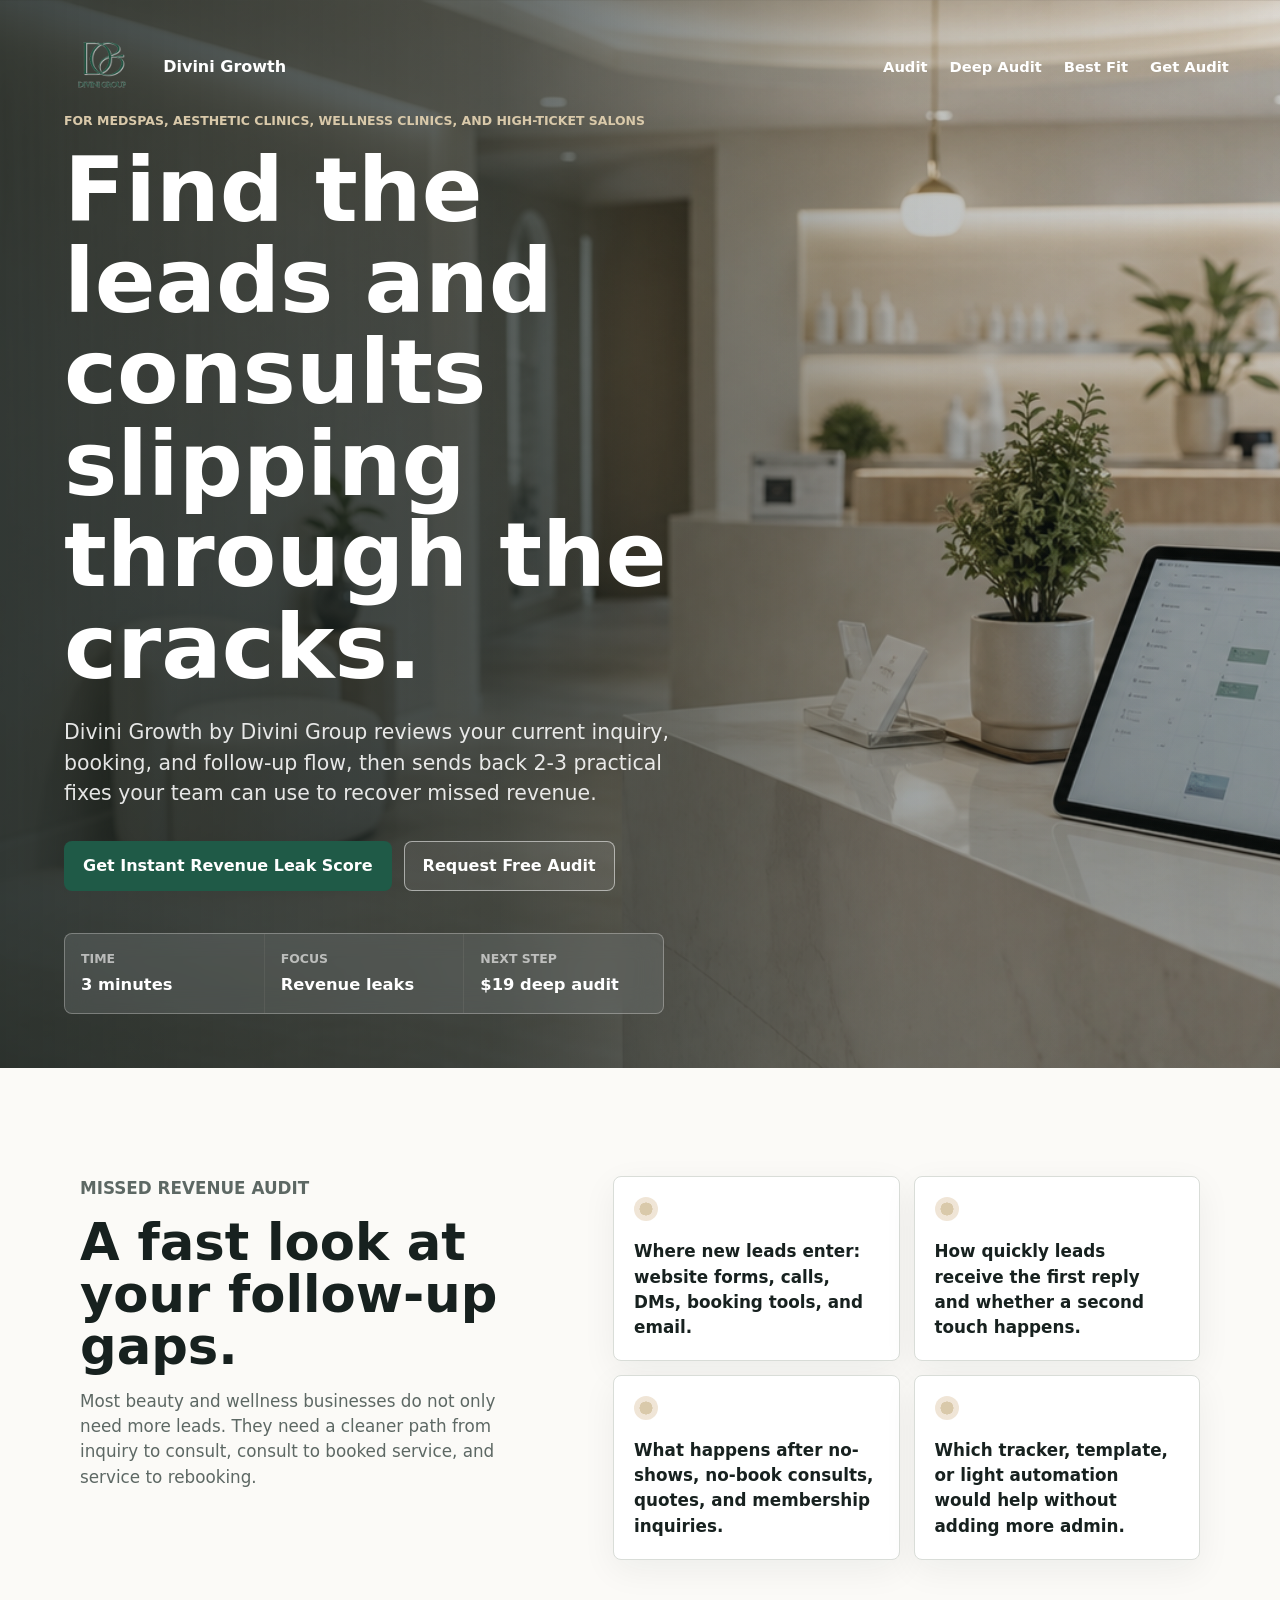
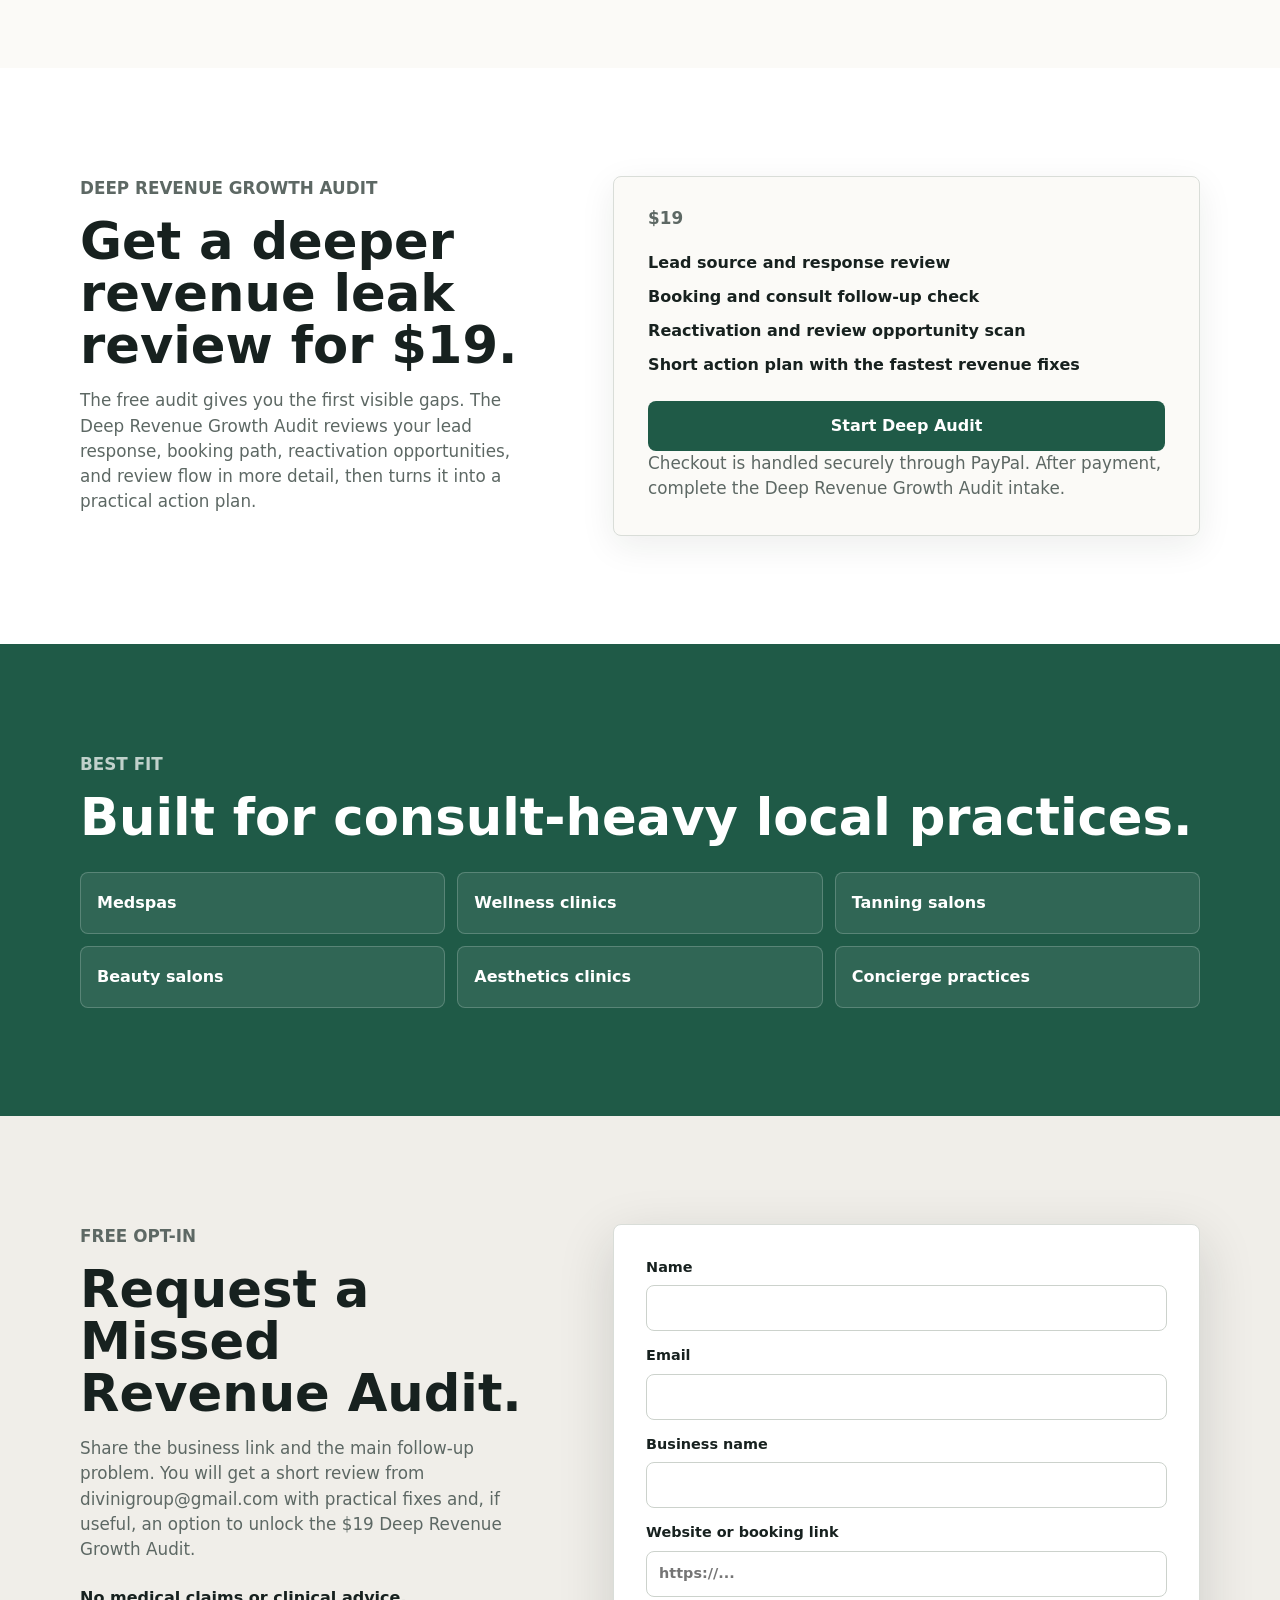
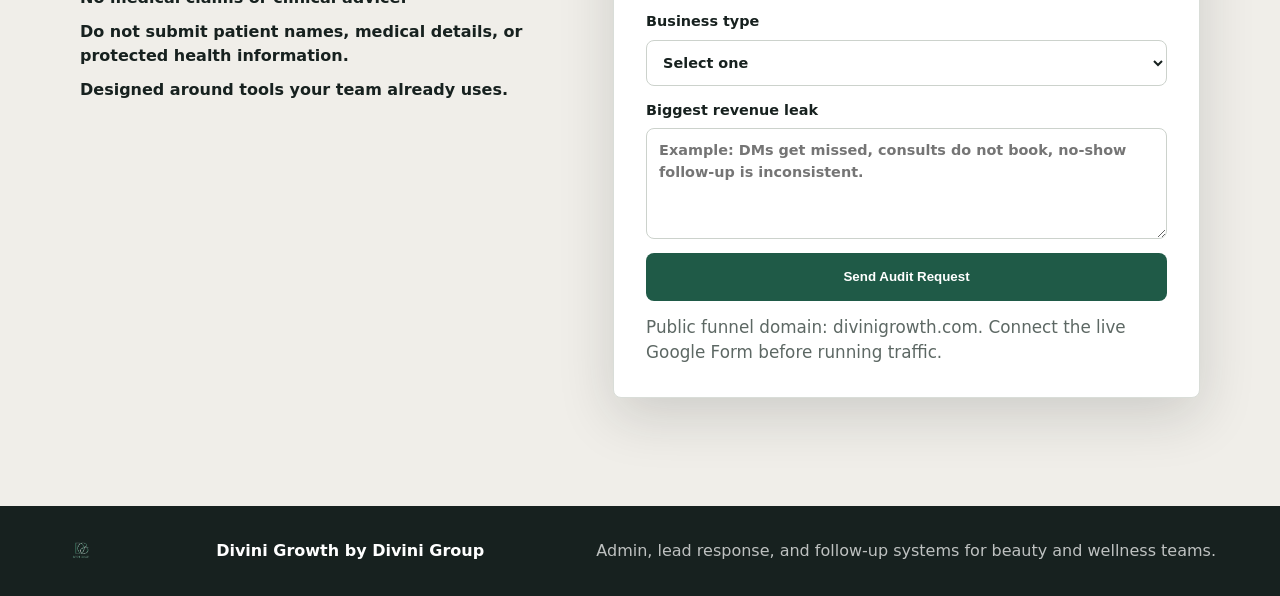
==== commit ad4a815e: "Add revenue leak score dashboard prototype" ====
--- a/engine/funnel/index.html
+++ b/engine/funnel/index.html
@@ -34,17 +34,17 @@
             Divini Growth by Divini Group reviews your current inquiry, booking, and follow-up flow, then sends back 2-3 practical fixes your team can use to recover missed revenue.
           </p>
           <div class="hero-actions">
-            <a class="button primary" href="#opt-in">Request Free Audit</a>
-            <a class="button secondary" href="#paid-audit">Get $19 Deep Audit</a>
+            <a class="button primary" href="./audit.html">Get Instant Revenue Leak Score</a>
+            <a class="button secondary" href="#opt-in">Request Free Audit</a>
           </div>
           <dl class="proof-strip" aria-label="Offer details">
             <div>
               <dt>Time</dt>
-              <dd>5 minutes</dd>
+              <dd>3 minutes</dd>
             </div>
             <div>
               <dt>Focus</dt>
-              <dd>Lead response</dd>
+              <dd>Revenue leaks</dd>
             </div>
             <div>
               <dt>Next step</dt>
--- a/engine/funnel/styles.css
+++ b/engine/funnel/styles.css
@@ -484,3 +484,116 @@
     grid-template-columns: 1fr;
   }
 }
+
+.audit-header {
+  position: sticky;
+  color: var(--ink);
+  background: rgba(251, 250, 247, 0.92);
+  border-bottom: 1px solid var(--line);
+  backdrop-filter: blur(16px);
+}
+
+.audit-header .nav-links a,
+.audit-header .brand {
+  color: var(--ink);
+}
+
+.audit-hero,
+.results-hero {
+  padding-top: clamp(56px, 8vw, 96px);
+  background:
+    radial-gradient(circle at top right, rgba(217, 201, 170, 0.3), transparent 36%),
+    linear-gradient(180deg, #fbfaf7, #f2eee6);
+}
+
+.audit-hero h1,
+.results-hero h1 {
+  color: var(--ink);
+  font-size: clamp(2.6rem, 6vw, 5rem);
+}
+
+.form-grid {
+  display: grid;
+  grid-template-columns: repeat(2, minmax(0, 1fr));
+  gap: 18px;
+}
+
+.audit-form {
+  width: min(980px, 100%);
+  margin: 0 auto;
+}
+
+.checkbox-label {
+  display: grid;
+  grid-template-columns: auto 1fr;
+  align-items: start;
+  gap: 10px;
+  font-size: 0.92rem;
+  font-weight: 620;
+}
+
+.checkbox-label input {
+  width: auto;
+  margin-top: 4px;
+}
+
+.results-layout {
+  display: grid;
+  grid-template-columns: minmax(0, 1fr) minmax(320px, 0.72fr);
+  gap: clamp(28px, 5vw, 60px);
+  align-items: stretch;
+}
+
+.score-card {
+  padding: clamp(28px, 5vw, 54px);
+  border: 1px solid var(--line);
+  border-radius: 18px;
+  background: rgba(255, 255, 255, 0.82);
+  box-shadow: var(--shadow);
+}
+
+.score-ring {
+  --score: 0%;
+  display: grid;
+  width: 156px;
+  height: 156px;
+  place-items: center;
+  margin-bottom: 24px;
+  border-radius: 50%;
+  background:
+    radial-gradient(circle, #ffffff 0 57%, transparent 58%),
+    conic-gradient(var(--sage-dark) var(--score), rgba(31, 90, 71, 0.12) 0);
+}
+
+.score-ring span {
+  color: var(--sage-dark);
+  font-size: 3rem;
+  font-weight: 850;
+}
+
+.results-offer h2 {
+  font-size: clamp(1.8rem, 3vw, 2.6rem);
+}
+
+.diagnosis-list {
+  display: grid;
+  gap: 14px;
+}
+
+.big-estimate {
+  color: var(--sage-dark) !important;
+  font-size: clamp(2.4rem, 5vw, 4.3rem) !important;
+  font-weight: 850;
+  line-height: 1;
+}
+
+@media (max-width: 760px) {
+  .form-grid,
+  .results-layout {
+    grid-template-columns: 1fr;
+  }
+
+  .audit-header {
+    position: relative;
+  }
+}
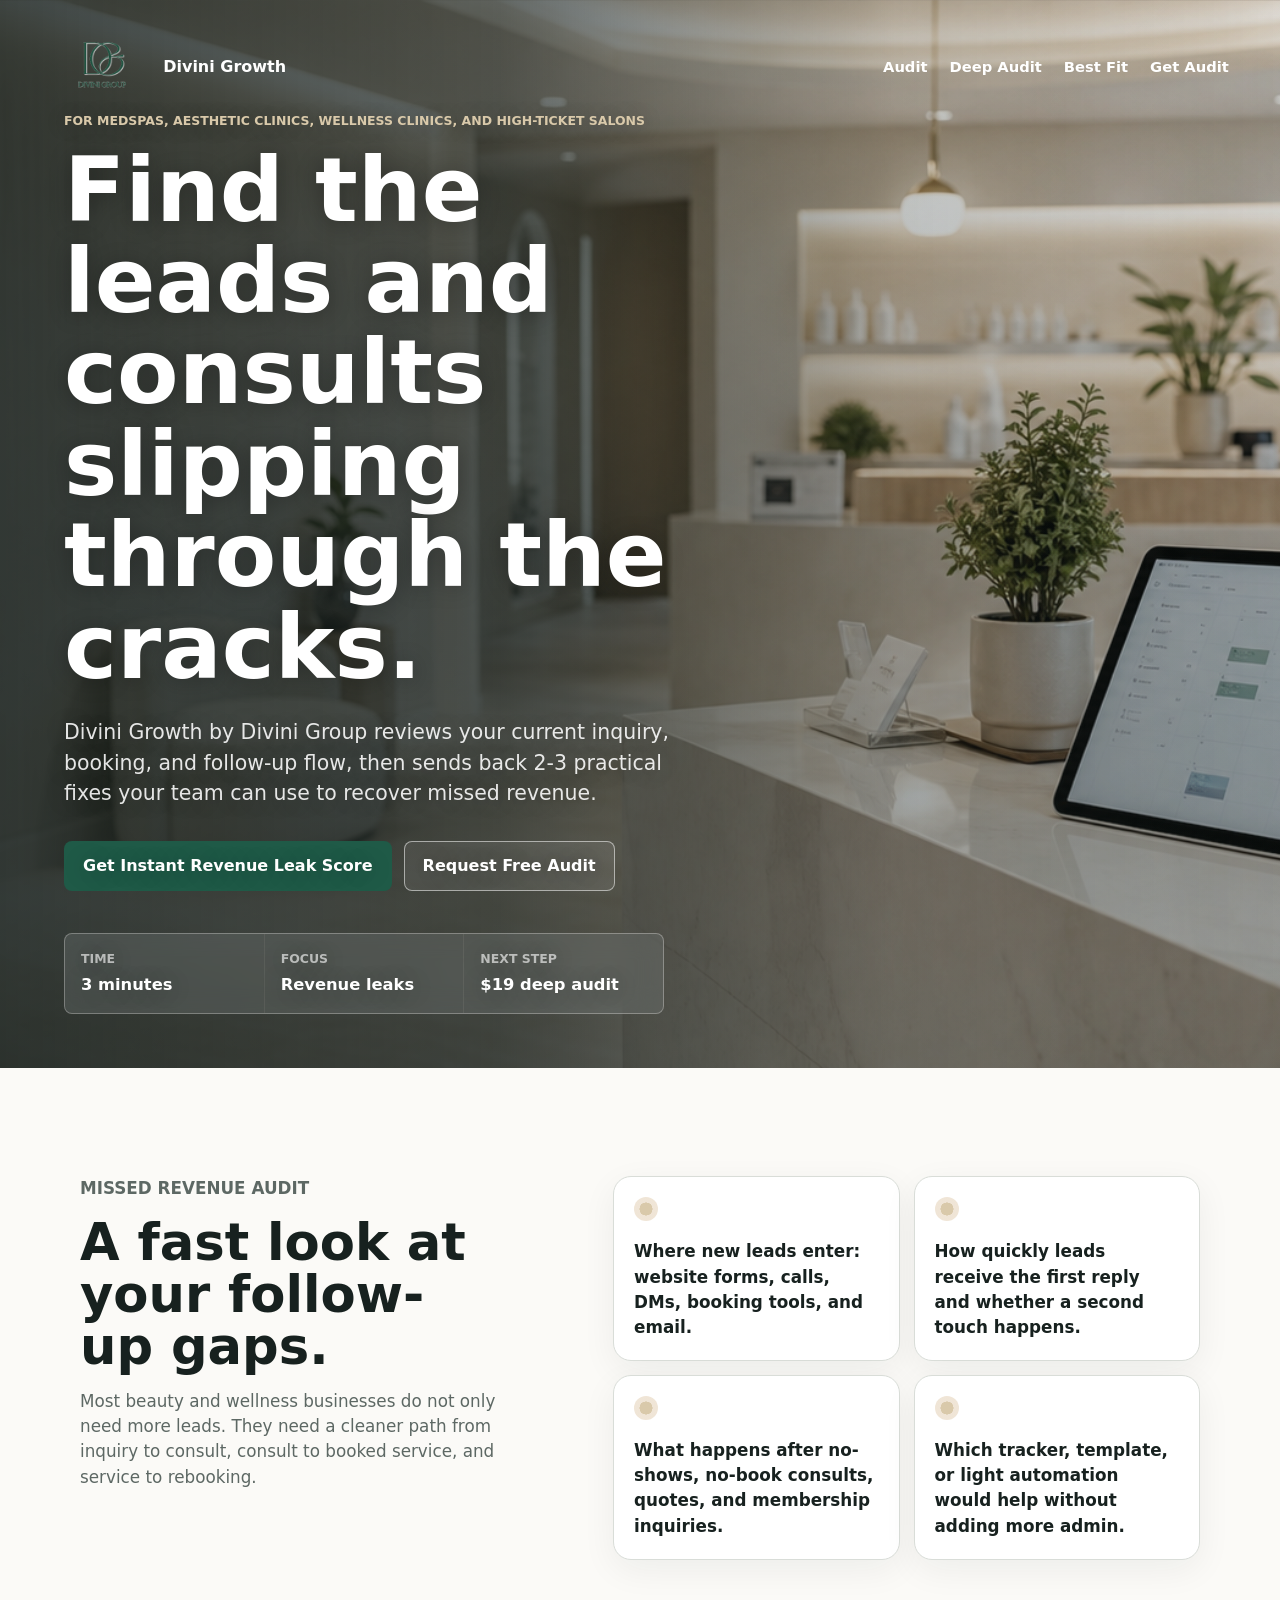
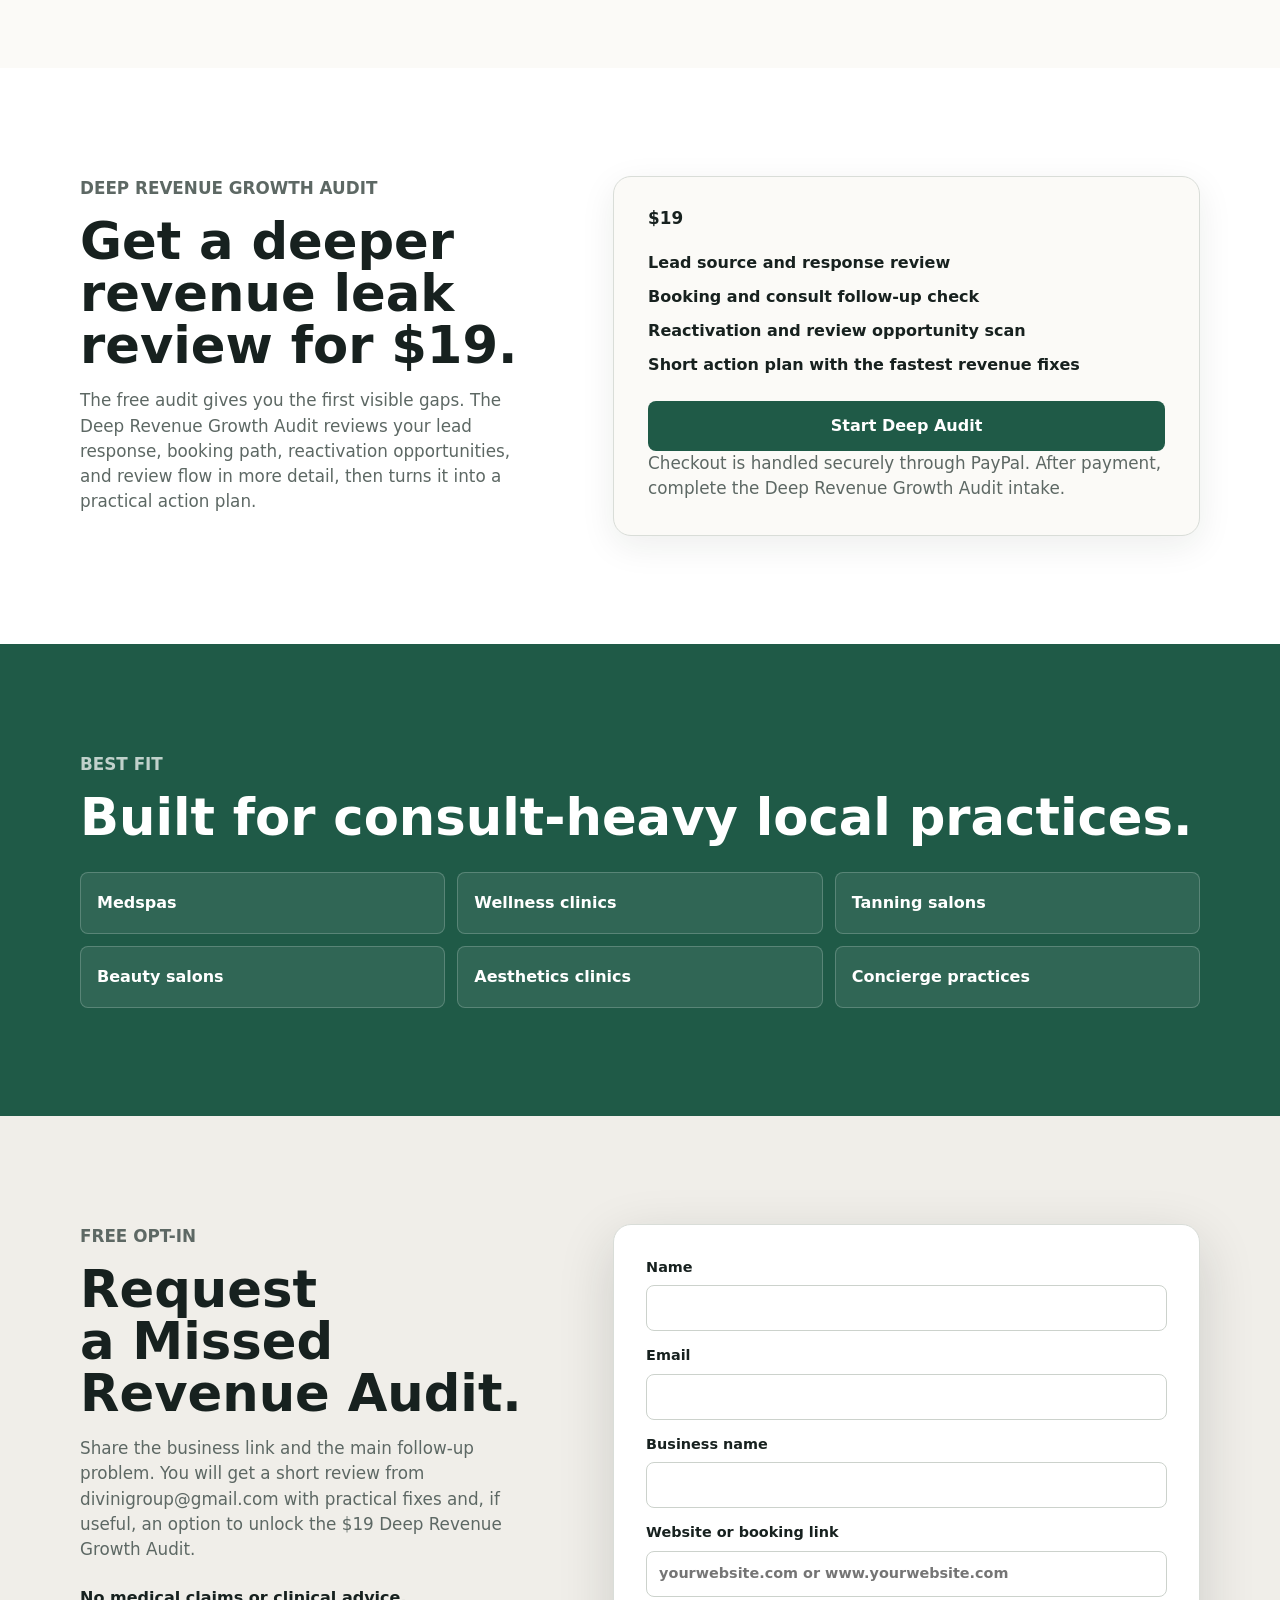
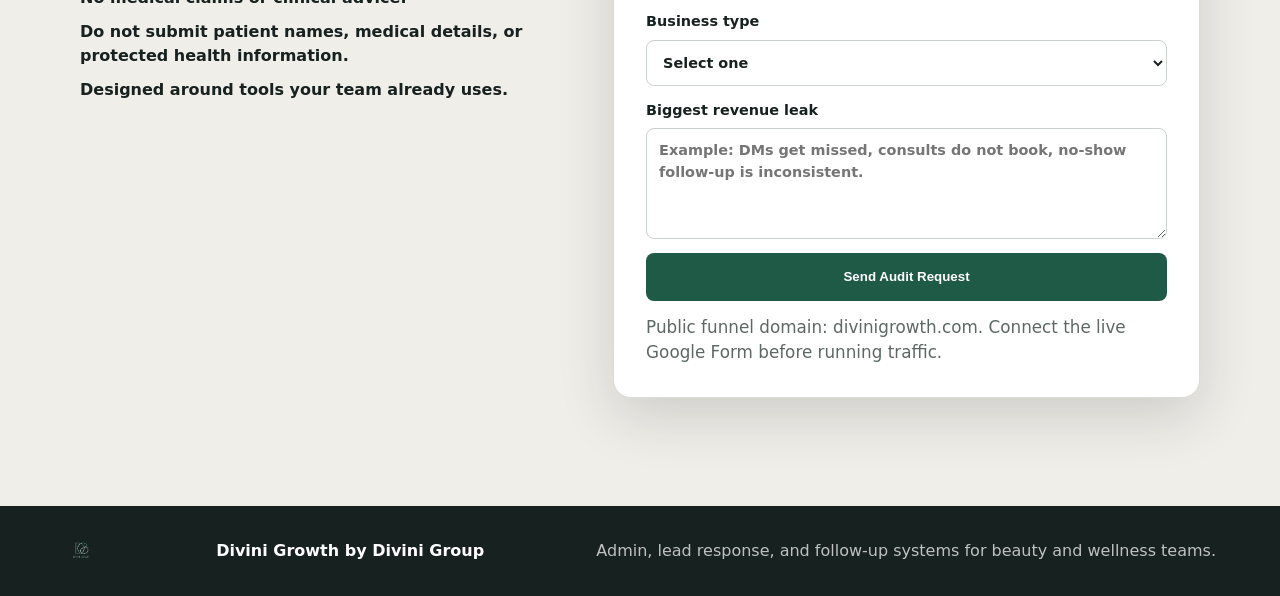
==== commit 5413ec58: "Improve audit URL handling and readability" ====
--- a/engine/funnel/index.html
+++ b/engine/funnel/index.html
@@ -154,7 +154,7 @@
             </label>
             <label>
               Website or booking link
-              <input type="url" name="website" placeholder="https://..." required>
+              <input type="text" name="website" inputmode="url" placeholder="yourwebsite.com or www.yourwebsite.com" required>
             </label>
             <label>
               Business type
--- a/engine/funnel/styles.css
+++ b/engine/funnel/styles.css
@@ -597,3 +597,63 @@
     position: relative;
   }
 }
+
+/* Readability and premium polish pass */
+.offer-box,
+.contrast .offer-box,
+.contrast .score-card,
+.contrast .check-item {
+  color: var(--ink);
+}
+
+.offer-box h2,
+.offer-box h3,
+.offer-box p,
+.offer-box li,
+.contrast .offer-box h2,
+.contrast .offer-box h3,
+.contrast .offer-box p,
+.contrast .offer-box li {
+  color: var(--ink);
+}
+
+.contrast .offer-box .form-note,
+.offer-box .form-note {
+  color: var(--muted);
+}
+
+.contrast .plain-list li {
+  color: rgba(255, 255, 255, 0.92);
+}
+
+.contrast .offer-box .plain-list li {
+  color: var(--ink);
+}
+
+.section h2,
+.section h1,
+.audit-hero h1,
+.results-hero h1 {
+  text-wrap: balance;
+}
+
+.hero-content {
+  text-shadow: 0 2px 22px rgba(0, 0, 0, 0.28);
+}
+
+.lead-form,
+.offer-box,
+.score-card,
+.check-item {
+  border-radius: 18px;
+}
+
+.button.primary:hover,
+.button.secondary:hover {
+  transform: translateY(-1px);
+  box-shadow: 0 12px 26px rgba(23, 33, 31, 0.16);
+}
+
+.button {
+  transition: transform 160ms ease, box-shadow 160ms ease, background 160ms ease;
+}
